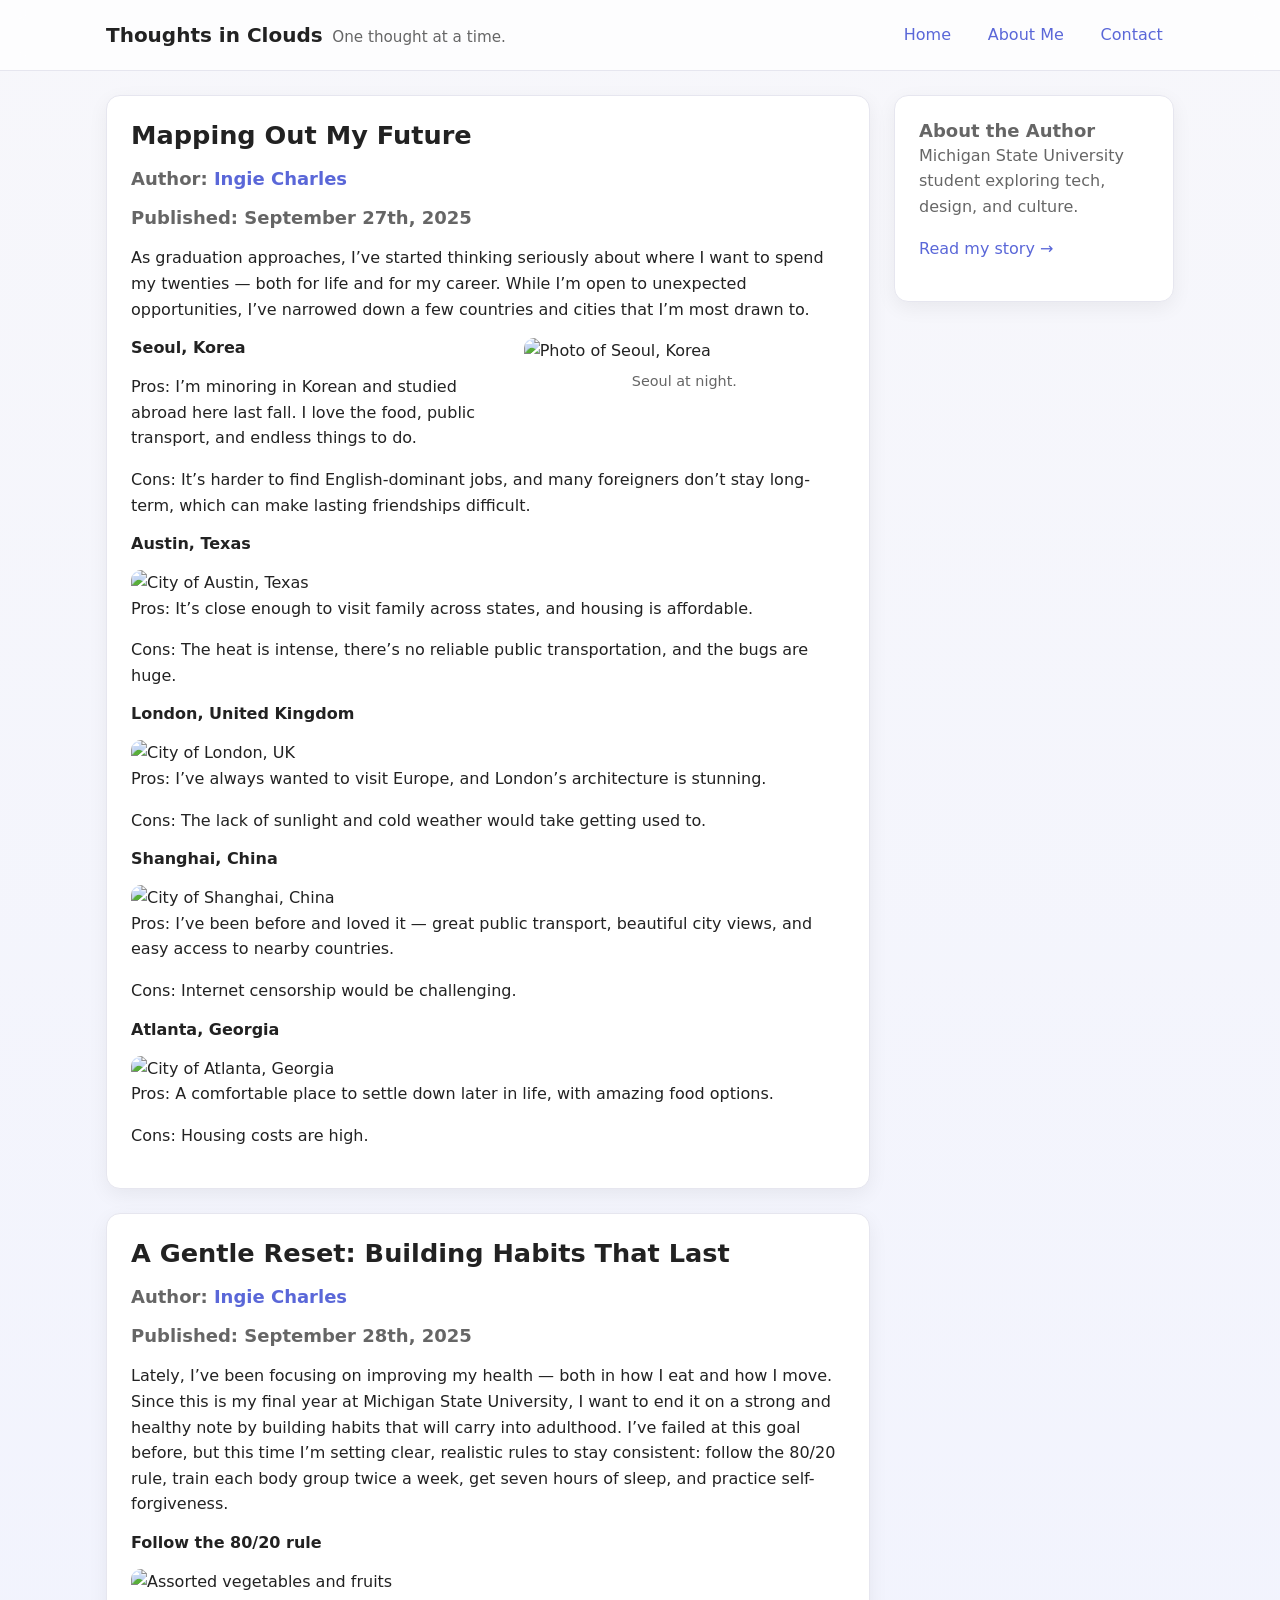
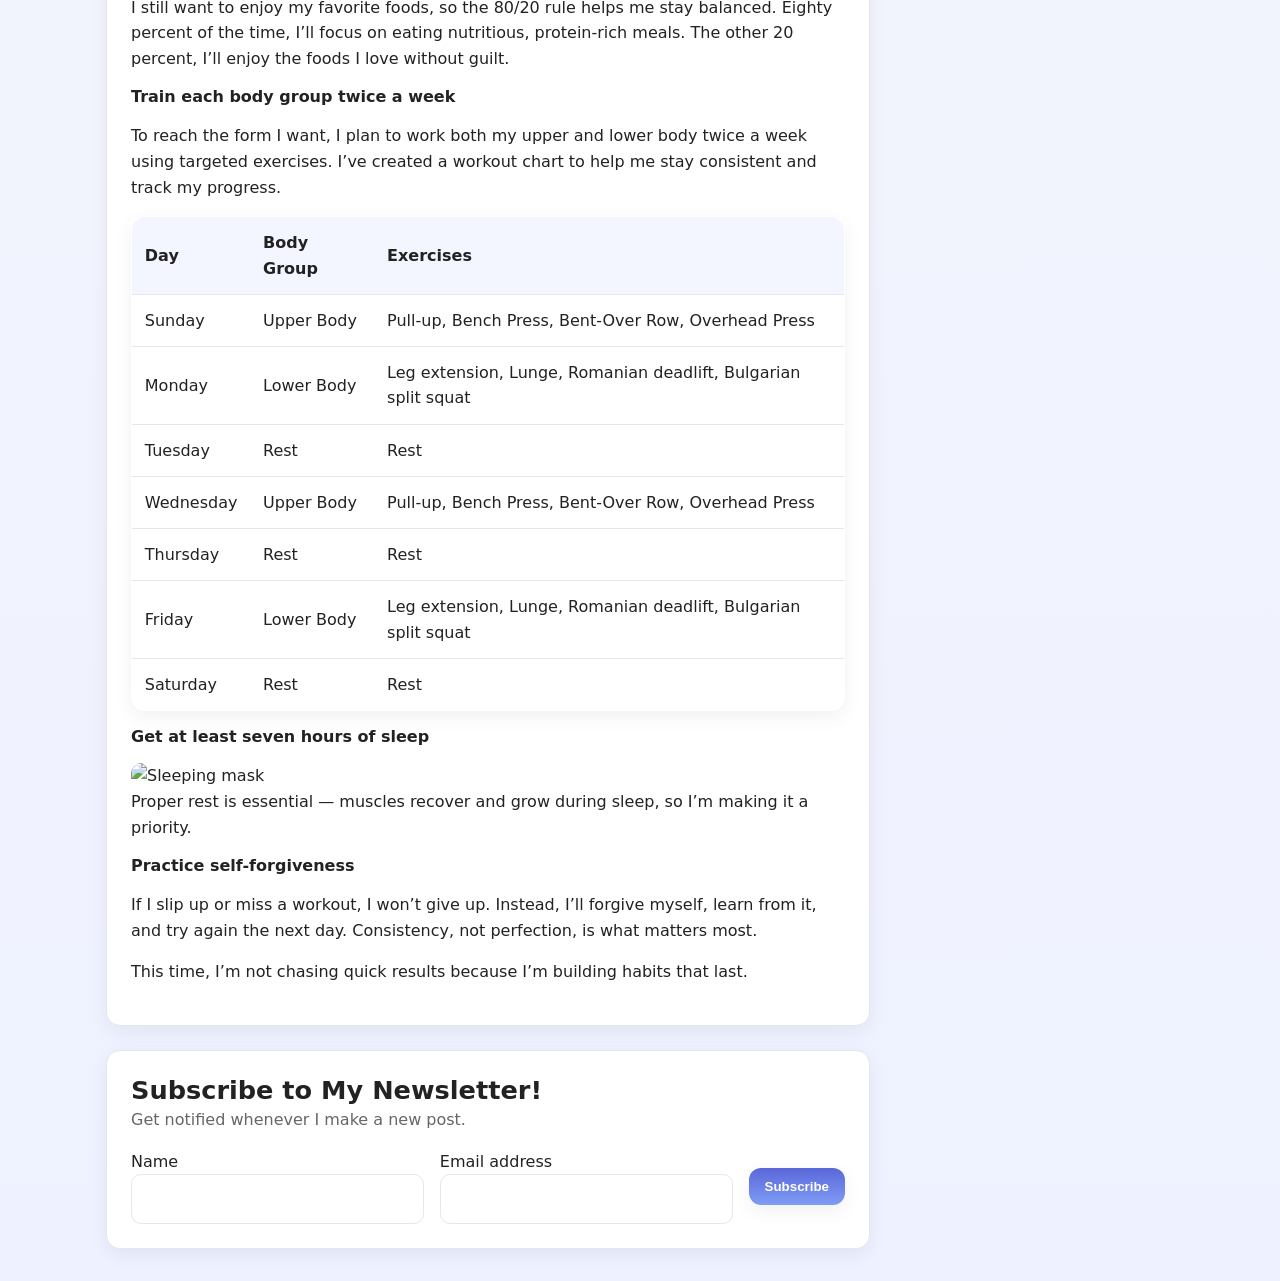
==== index.html @ 9ac121a4 "Altered index html" ====
<!DOCTYPE html>
<html lang="en">
<head>
  <meta charset="UTF-8">
  <title>Thoughts in Clouds</title>
  <meta name="description" content="Personal Blog">
  <meta name="keywords" content="HTML">
  <meta name="author" content="Ingie Charles">
  <meta name="viewport" content="width=device-width, initial-scale=1.0">
  <link rel="stylesheet" type="text/css" href="style.css">
</head>
<body>
  <!-- Sticky Header -->
  <header id="site-header">
    <div class="navbar">
      <div class="brand">
        <div class="brand__title">Thoughts in Clouds</div>
        <div class="brand__tagline">One thought at a time.</div>
      </div>
      <ul class="nav">
        <li><a href="index.html">Home</a></li>
        <li><a href="about.html">About Me</a></li>
        <li><a href="contact.html">Contact</a></li>
      </ul>
    </div>
  </header>

  <main class="wrapper layout two-col">
    <section class="content">
      <!-- Blog Post 1 -->
      <article class="post clearfix">
        <h2>Mapping Out My Future</h2>
        <h3>Author: <a rel="author" href="about.html">Ingie Charles</a></h3>
        <h3>Published: <time datetime="2025-09-27 16:00" title="September 27th, 2025">September 27th, 2025</time></h3>
        <p>As graduation approaches, I’ve started thinking seriously about where I want to spend my twenties — both for life and for my career. While I’m open to unexpected opportunities, I’ve narrowed down a few countries and cities that I’m most drawn to.</p>

        <figure class="float-right">
          <img src="https://images.pexels.com/photos/18495179/pexels-photo-18495179/free-photo-of-seoul-at-night.jpeg" alt="Photo of Seoul, Korea">
          <figcaption>Seoul at night.</figcaption>
        </figure>

        <h4>Seoul, Korea</h4>
        <p>Pros: I’m minoring in Korean and studied abroad here last fall. I love the food, public transport, and endless things to do.</p>
        <p>Cons: It’s harder to find English-dominant jobs, and many foreigners don’t stay long-term, which can make lasting friendships difficult.</p>

        <h4>Austin, Texas</h4>
        <img src="https://cdn.prod.website-files.com/5c729f15fd0819dbaf8e66c6/6650922f768b38e52e0ee2c0_austin.webp" alt="City of Austin, Texas">
        <p>Pros: It’s close enough to visit family across states, and housing is affordable.</p>
        <p>Cons: The heat is intense, there’s no reliable public transportation, and the bugs are huge.</p>

        <h4>London, United Kingdom</h4>
        <img src="https://c.pxhere.com/images/cb/a9/c40f7c53f686b1ee3edc0bbbbeb9-1588229.jpg!d" alt="City of London, UK">
        <p>Pros: I’ve always wanted to visit Europe, and London’s architecture is stunning.</p>
        <p>Cons: The lack of sunlight and cold weather would take getting used to.</p>

        <h4>Shanghai, China</h4>
        <img src="https://upload.wikimedia.org/wikipedia/commons/e/ed/Shanghai_skyline_2018%28cropped%29.jpg" alt="City of Shanghai, China">
        <p>Pros: I’ve been before and loved it — great public transport, beautiful city views, and easy access to nearby countries.</p>
        <p>Cons: Internet censorship would be challenging.</p>

        <h4>Atlanta, Georgia</h4>
        <img src="https://img-cdn.inc.com/image/upload/f_webp,q_auto,c_fit/vip/2025/06/atlanta-best-workplaces-list-inc-GettyImages-2153254743.jpg" alt="City of Atlanta, Georgia">
        <p>Pros: A comfortable place to settle down later in life, with amazing food options.</p>
        <p>Cons: Housing costs are high.</p>
      </article>

      <!-- Blog Post 2 -->
      <article class="post">
        <h2>A Gentle Reset: Building Habits That Last</h2>
        <h3>Author: <a rel="author" href="about.html">Ingie Charles</a></h3>
        <h3>Published: <time datetime="2025-09-28 12:00" title="September 28th, 2025">September 28th, 2025</time></h3>
        <p>Lately, I’ve been focusing on improving my health — both in how I eat and how I move. Since this is my final year at Michigan State University, I want to end it on a strong and healthy note by building habits that will carry into adulthood. I’ve failed at this goal before, but this time I’m setting clear, realistic rules to stay consistent: follow the 80/20 rule, train each body group twice a week, get seven hours of sleep, and practice self-forgiveness.</p>

        <h4>Follow the 80/20 rule</h4>
        <img src="https://www.bareperformancenutrition.com/cdn/shop/articles/20240402_A7iv_0086-min_1024x1024.jpg?v=1713553953" alt="Assorted vegetables and fruits">
        <p>I still want to enjoy my favorite foods, so the 80/20 rule helps me stay balanced. Eighty percent of the time, I’ll focus on eating nutritious, protein-rich meals. The other 20 percent, I’ll enjoy the foods I love without guilt.</p>

        <h4>Train each body group twice a week</h4>
        <p>To reach the form I want, I plan to work both my upper and lower body twice a week using targeted exercises. I’ve created a workout chart to help me stay consistent and track my progress.</p>

        <table>
          <tr>
            <th>Day</th>
            <th>Body Group</th>
            <th>Exercises</th>
          </tr>
          <tr>
            <td>Sunday</td>
            <td>Upper Body</td>
            <td>Pull-up, Bench Press, Bent-Over Row, Overhead Press</td>
          </tr>
          <tr>
            <td>Monday</td>
            <td>Lower Body</td>
            <td>Leg extension, Lunge, Romanian deadlift, Bulgarian split squat</td>
          </tr>
          <tr>
            <td>Tuesday</td>
            <td>Rest</td>
            <td>Rest</td>
          </tr>
          <tr>
            <td>Wednesday</td>
            <td>Upper Body</td>
            <td>Pull-up, Bench Press, Bent-Over Row, Overhead Press</td>
          </tr>
          <tr>
            <td>Thursday</td>
            <td>Rest</td>
            <td>Rest</td>
          </tr>
          <tr>
            <td>Friday</td>
            <td>Lower Body</td>
            <td>Leg extension, Lunge, Romanian deadlift, Bulgarian split squat</td>
          </tr>
          <tr>
            <td>Saturday</td>
            <td>Rest</td>
            <td>Rest</td>
          </tr>
        </table>

        <h4>Get at least seven hours of sleep</h4>
        <img src="https://media.istockphoto.com/id/1344706334/photo/sleeping-mask-alarm-clock-earplugs-and-glitter-on-pink-background-bedtime-accessory-flat-lay.jpg?s=612x612&w=0&k=20&c=39Ojss02AjfCI4kuIFbuCcH751PRr-br77VLevEXTQ8=" alt="Sleeping mask">
        <p>Proper rest is essential — muscles recover and grow during sleep, so I’m making it a priority.</p>

        <h4>Practice self-forgiveness</h4>
        <p>If I slip up or miss a workout, I won’t give up. Instead, I’ll forgive myself, learn from it, and try again the next day. Consistency, not perfection, is what matters most.</p>
        <p>This time, I’m not chasing quick results because I’m building habits that last.</p>
      </article>

      <!-- Newsletter -->
      <section class="newsletter panel">
        <h2 class="m-0">Subscribe to My Newsletter!</h2>
        <p class="text-muted">Get notified whenever I make a new post.</p>
        <form class="form-grid" aria-label="Subscribe to newsletter">
          <div class="form-field">
            <label for="nl-name">Name</label>
            <input id="nl-name" type="text" name="name" required>
          </div>
          <div class="form-field">
            <label for="nl-email">Email address</label>
            <input id="nl-email" type="email" name="mail" required>
          </div>
          <div class="form-actions">
            <input type="submit" value="Subscribe">
          </div>
        </form>
      </section>
    </section>

    <aside class="sidebar">
      <div class="panel">
        <h3 class="m-0">About the Author</h3>
        <p class="text-muted">Michigan State University student exploring tech, design, and culture.</p>
        <p class="mb-0"><a href="about.html">Read my story →</a></p>
      </div>
    </aside>
  </main>
</body>
</html>
---- style.css ----
/* ==============================
   Global Reset & Base
   ============================== */
*,
*::before,
*::after {
  box-sizing: border-box;
}

:root {
  --bg: #f7f7fb;
  --panel: #ffffff;
  --text: #222;
  --muted: #666;
  --brand: #5a67d8;
  --brand-2: #7f9cf5;
  --border: #e6e6ef;
  --radius: 14px;
  --space-1: 0.5rem;
  --space-2: 1rem;
  --space-3: 1.5rem;
  --space-4: 2rem;
  --maxw: 1100px;
  --shadow: 0 6px 20px rgba(0,0,0,0.06);
  --font-sans: system-ui, -apple-system, Segoe UI, Roboto, Helvetica, Arial, "Apple Color Emoji", "Segoe UI Emoji";
}

html {
  font-size: 16px;
}

body {
  margin: 0;
  font-family: var(--font-sans);
  color: var(--text);
  background: linear-gradient(180deg, var(--bg) 0%, #eef1ff 100%);
  line-height: 1.6;
}

/* ==============================
   Typography
   ============================== */
h1, h2, h3, h4 {
  margin: 0 0 var(--space-2);
  line-height: 1.25;
}

h1 {
  font-size: 2.25rem;
  letter-spacing: -0.02em;
}

h2 { font-size: 1.6rem; }
h3 { font-size: 1.125rem; color: var(--muted); }
p { margin: 0 0 var(--space-2); }

a {
  color: var(--brand);
  text-decoration: none;
}
a:hover { text-decoration: underline; }

/* Attribute selector example #1: external links */
a[href^="http"]:not([href*="thoughts"])::after {
  content: "↗";
  margin-left: 0.25rem;
  font-size: 0.85em;
}

/* Attribute selector example #2: inputs by type */
input[type="text"],
input[type="email"],
select,
textarea {
  width: 100%;
  padding: 0.7rem 0.9rem;
  border: 1px solid var(--border);
  border-radius: 10px;
  background: #fff;
  font: inherit;
}

/* ==============================
   Layout
   ============================== */
.wrapper {
  max-width: var(--maxw);
  margin: 0 auto;
  padding: 0 var(--space-2) var(--space-4);
}

/* Sticky header */
#site-header {
  position: sticky;
  top: 0;
  z-index: 100;
  backdrop-filter: blur(12px);
  background: rgba(255,255,255,0.75);
  border-bottom: 1px solid var(--border);
}

.navbar {
  display: flex;
  align-items: center;
  justify-content: space-between;
  gap: var(--space-2);
  max-width: var(--maxw);
  margin: 0 auto;
  padding: var(--space-2);
}

.brand {
  display: flex;
  align-items: baseline;
  gap: 0.6rem;
}

.brand__title {
  font-weight: 800;
  font-size: 1.25rem;
}

.brand__tagline {
  color: var(--muted);
  font-size: 0.95rem;
}

.nav {
  list-style: none;
  display: flex;
  gap: 0.9rem;
  padding: 0;
  margin: 0;
}

.nav a {
  display: inline-block;
  padding: 0.4rem 0.7rem;
  border-radius: 999px;
}
.nav a:hover {
  background: var(--brand-2);
  color: #fff;
  text-decoration: none;
}

/* Two-column Flexbox layout (global) */
.layout.two-col {
  display: flex;
  gap: var(--space-3);
  align-items: flex-start;
  margin-top: var(--space-3);
}

.content {
  flex: 1 1 700px;
  min-width: 0;
}

.sidebar {
  flex: 0 1 280px;
  position: sticky;
  top: 72px;
  align-self: flex-start;
}

.panel {
  background: var(--panel);
  border: 1px solid var(--border);
  border-radius: var(--radius);
  padding: var(--space-3);
  box-shadow: var(--shadow);
}

/* Cards / Articles */
.post {
  padding: var(--space-3);
  border: 1px solid var(--border);
  border-radius: var(--radius);
  background: var(--panel);
  box-shadow: var(--shadow);
  margin-bottom: var(--space-3);
}

.post img {
  width: 100%;
  height: auto;
  border-radius: 10px;
  display: block;
}

/* Figure with floated image + caption */
figure.float-right {
  float: right;
  width: min(45%, 380px);
  margin: 0 0 var(--space-2) var(--space-2);
}
figure.float-left {
  float: left;
  width: min(45%, 380px);
  margin: 0 var(--space-2) var(--space-2) 0;
}
figcaption {
  font-size: 0.9rem;
  color: var(--muted);
  margin-top: 0.4rem;
  text-align: center;
}

/* Clear floats after sections */
.clearfix::after {
  content: "";
  display: table;
  clear: both;
}

/* Tables */
table {
  width: 100%;
  border-collapse: collapse;
  background: var(--panel);
  border: 1px solid var(--border);
  border-radius: var(--radius);
  overflow: hidden;
  box-shadow: var(--shadow);
  margin: var(--space-2) 0;
}
th, td {
  padding: 0.8rem;
  border-bottom: 1px solid var(--border);
  text-align: left;
}
th { background: #f4f6ff; }
tr:last-child td { border-bottom: none; }

/* Forms: multi-column layout using Flexbox */
.form-grid {
  display: flex;
  flex-wrap: wrap;
  gap: var(--space-2);
}

.form-grid .form-field {
  flex: 1 1 280px;
  min-width: 220px;
}

.form-actions {
  display: flex;
  gap: var(--space-2);
  align-items: center;
}

button,
input[type="submit"] {
  appearance: none;
  border: none;
  border-radius: 12px;
  padding: 0.7rem 1rem;
  background: linear-gradient(180deg, var(--brand), var(--brand-2));
  color: #fff;
  font-weight: 600;
  cursor: pointer;
  box-shadow: var(--shadow);
}
button:hover,
input[type="submit"]:hover {
  filter: brightness(0.95);
}

/* Newsletter block */
.newsletter {
  margin-top: var(--space-3);
}

/* Utilities */
.m-0 { margin: 0 !important; }
.mt-2 { margin-top: var(--space-2) !important; }
.mt-3 { margin-top: var(--space-3) !important; }
.mb-2 { margin-bottom: var(--space-2) !important; }
.mb-3 { margin-bottom: var(--space-3) !important; }
.text-muted { color: var(--muted); }

/* ID selector for a callout */
#about-callout {
  border-left: 4px solid var(--brand);
  padding-left: var(--space-2);
  background: #f7f9ff;
  border-radius: 8px;
}

/* Responsive tweaks */
@media (max-width: 900px) {
  .layout.two-col {
    flex-direction: column;
  }
  .sidebar {
    position: static;
    order: -1;
  }
  figure.float-left,
  figure.float-right {
    float: none;
    width: 100%;
    margin: 0 0 var(--space-2) 0;
  }
}
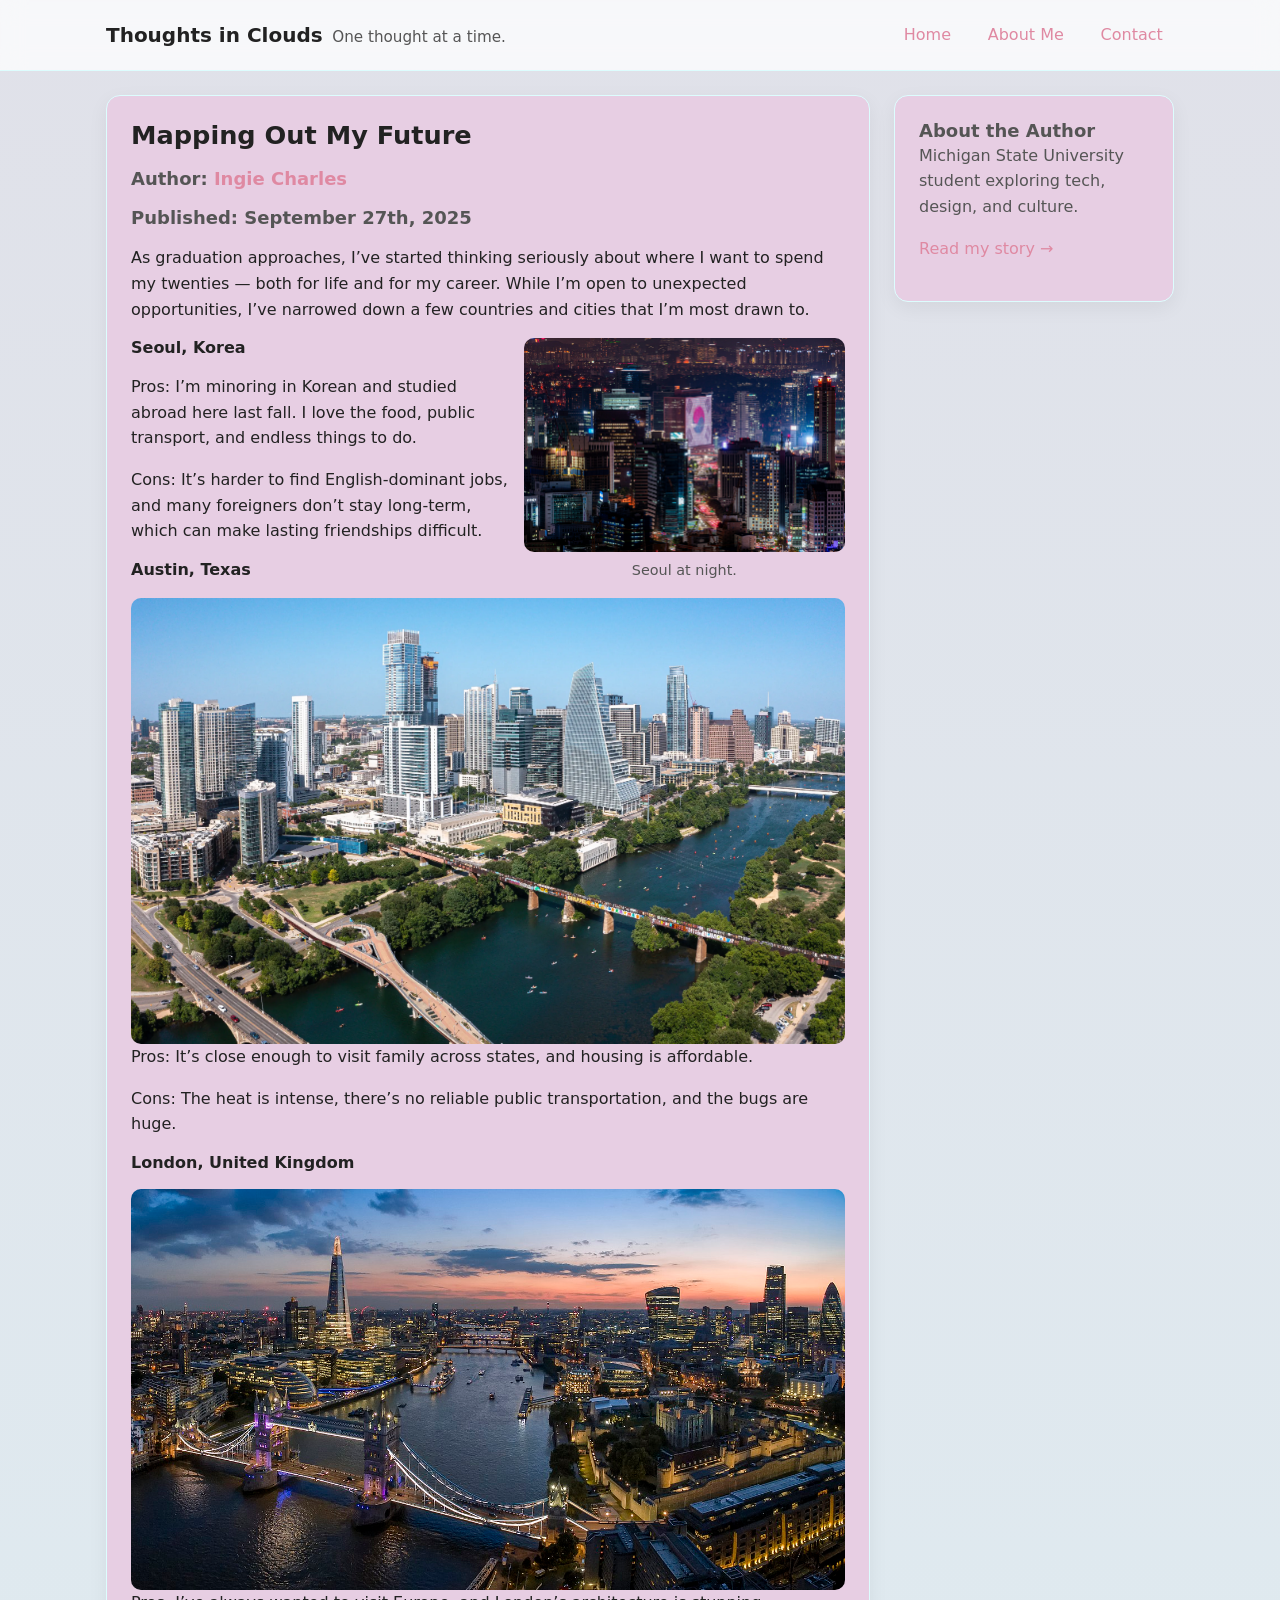
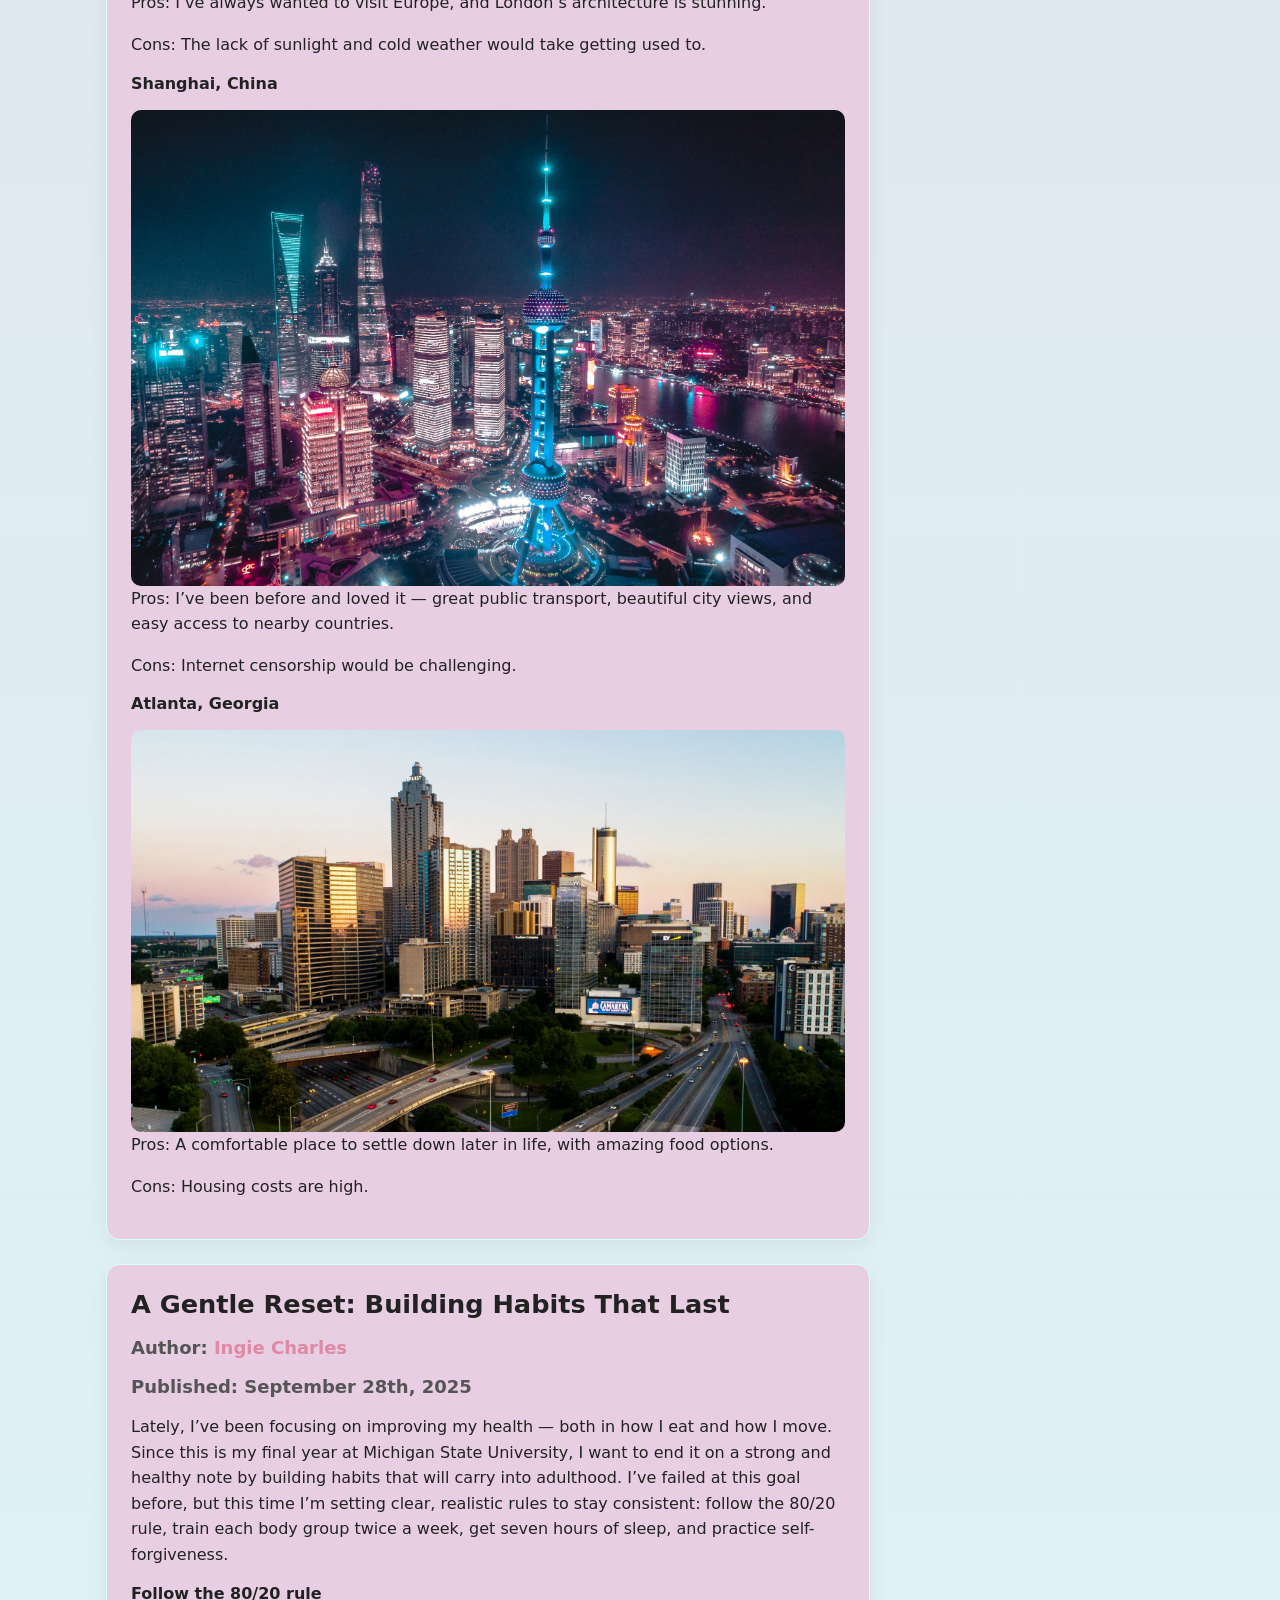
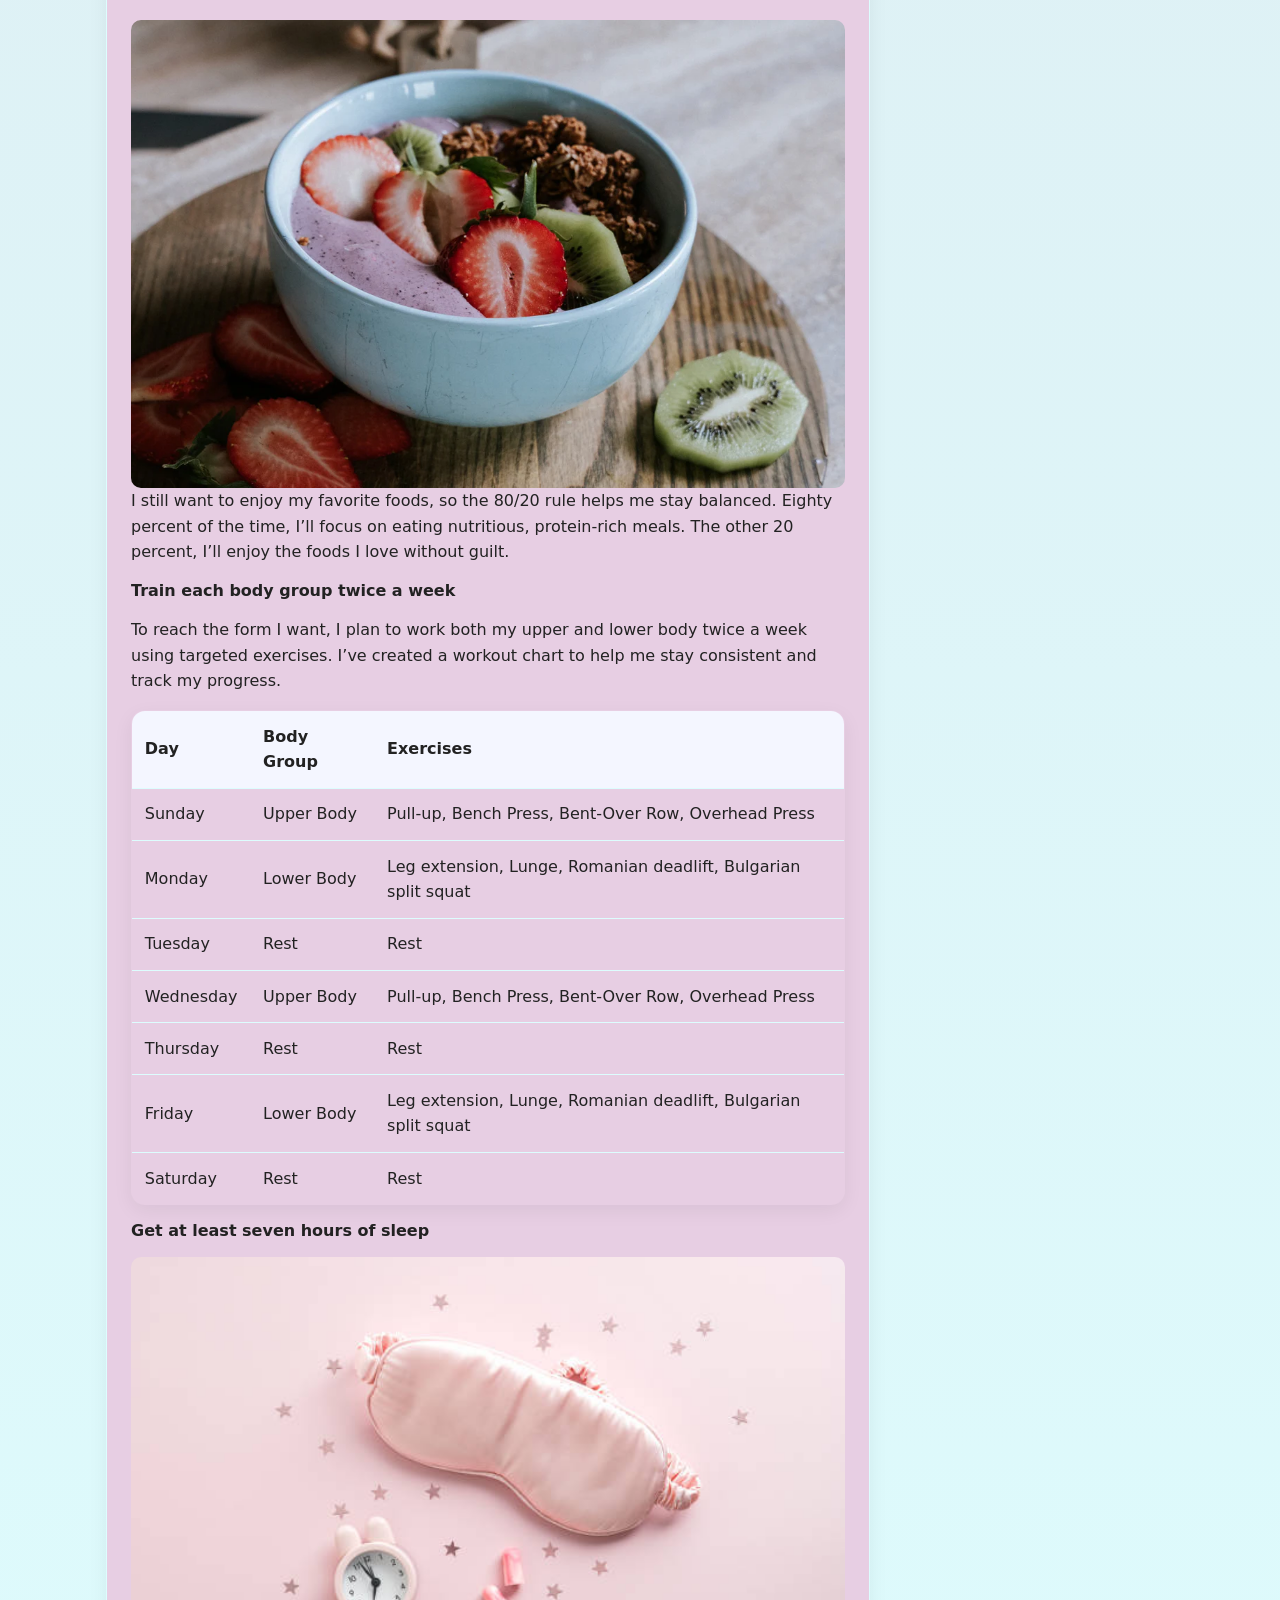
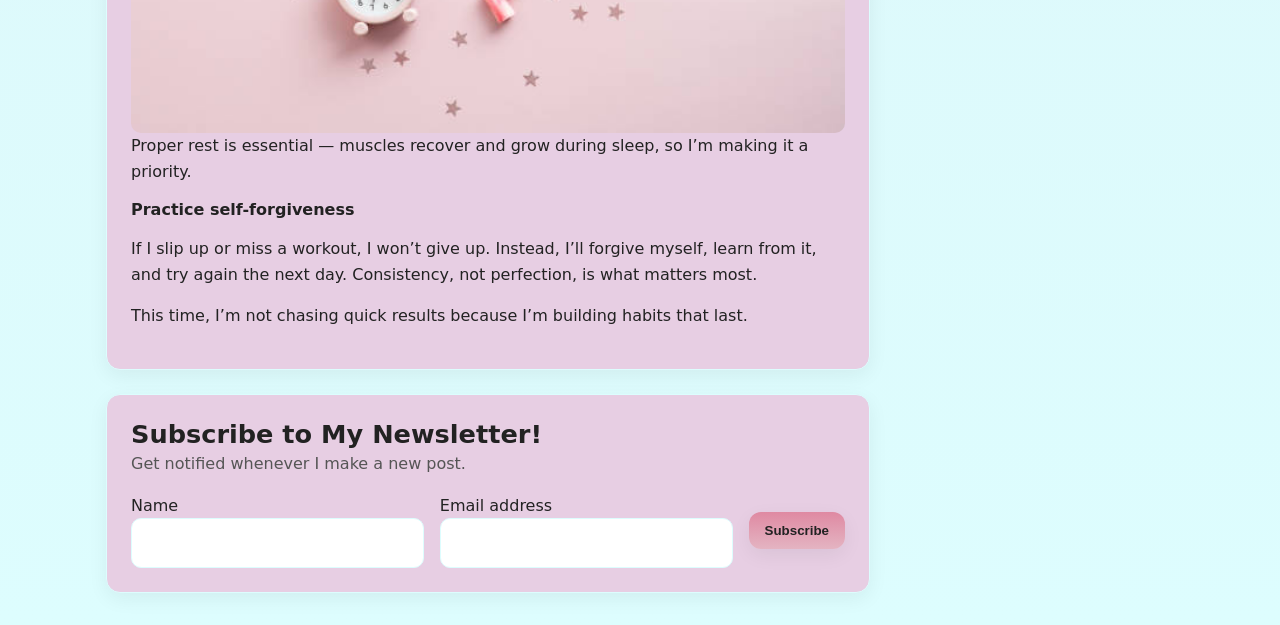
==== commit fdf659eb: "Changed the source of the photos." ====
--- a/index.html
+++ b/index.html
@@ -35,7 +35,7 @@
         <p>As graduation approaches, I’ve started thinking seriously about where I want to spend my twenties — both for life and for my career. While I’m open to unexpected opportunities, I’ve narrowed down a few countries and cities that I’m most drawn to.</p>
 
         <figure class="float-right">
-          <img src="https://images.pexels.com/photos/18495179/pexels-photo-18495179/free-photo-of-seoul-at-night.jpeg" alt="Photo of Seoul, Korea">
+          <img src="Korea Photo.jpeg" alt="Photo of Seoul, Korea">
           <figcaption>Seoul at night.</figcaption>
         </figure>
 
@@ -44,22 +44,22 @@
         <p>Cons: It’s harder to find English-dominant jobs, and many foreigners don’t stay long-term, which can make lasting friendships difficult.</p>
 
         <h4>Austin, Texas</h4>
-        <img src="https://cdn.prod.website-files.com/5c729f15fd0819dbaf8e66c6/6650922f768b38e52e0ee2c0_austin.webp" alt="City of Austin, Texas">
+        <img src="Austin photo.webp" alt="City of Austin, Texas">
         <p>Pros: It’s close enough to visit family across states, and housing is affordable.</p>
         <p>Cons: The heat is intense, there’s no reliable public transportation, and the bugs are huge.</p>
 
         <h4>London, United Kingdom</h4>
-        <img src="https://c.pxhere.com/images/cb/a9/c40f7c53f686b1ee3edc0bbbbeb9-1588229.jpg!d" alt="City of London, UK">
+        <img src="London photo.jpeg" alt="City of London, UK">
         <p>Pros: I’ve always wanted to visit Europe, and London’s architecture is stunning.</p>
         <p>Cons: The lack of sunlight and cold weather would take getting used to.</p>
 
         <h4>Shanghai, China</h4>
-        <img src="https://upload.wikimedia.org/wikipedia/commons/e/ed/Shanghai_skyline_2018%28cropped%29.jpg" alt="City of Shanghai, China">
+        <img src="Shanghai photo.jpg" alt="City of Shanghai, China">
         <p>Pros: I’ve been before and loved it — great public transport, beautiful city views, and easy access to nearby countries.</p>
         <p>Cons: Internet censorship would be challenging.</p>
 
         <h4>Atlanta, Georgia</h4>
-        <img src="https://img-cdn.inc.com/image/upload/f_webp,q_auto,c_fit/vip/2025/06/atlanta-best-workplaces-list-inc-GettyImages-2153254743.jpg" alt="City of Atlanta, Georgia">
+        <img src="Atlanta photo.webp" alt="City of Atlanta, Georgia">
         <p>Pros: A comfortable place to settle down later in life, with amazing food options.</p>
         <p>Cons: Housing costs are high.</p>
       </article>
@@ -72,7 +72,7 @@
         <p>Lately, I’ve been focusing on improving my health — both in how I eat and how I move. Since this is my final year at Michigan State University, I want to end it on a strong and healthy note by building habits that will carry into adulthood. I’ve failed at this goal before, but this time I’m setting clear, realistic rules to stay consistent: follow the 80/20 rule, train each body group twice a week, get seven hours of sleep, and practice self-forgiveness.</p>
 
         <h4>Follow the 80/20 rule</h4>
-        <img src="https://www.bareperformancenutrition.com/cdn/shop/articles/20240402_A7iv_0086-min_1024x1024.jpg?v=1713553953" alt="Assorted vegetables and fruits">
+        <img src="Fruit bowl photo.webp" alt="Photo of fruit bowl.">
         <p>I still want to enjoy my favorite foods, so the 80/20 rule helps me stay balanced. Eighty percent of the time, I’ll focus on eating nutritious, protein-rich meals. The other 20 percent, I’ll enjoy the foods I love without guilt.</p>
 
         <h4>Train each body group twice a week</h4>
@@ -122,7 +122,7 @@
         </table>
 
         <h4>Get at least seven hours of sleep</h4>
-        <img src="https://media.istockphoto.com/id/1344706334/photo/sleeping-mask-alarm-clock-earplugs-and-glitter-on-pink-background-bedtime-accessory-flat-lay.jpg?s=612x612&w=0&k=20&c=39Ojss02AjfCI4kuIFbuCcH751PRr-br77VLevEXTQ8=" alt="Sleeping mask">
+        <img src="Sleeping mask photo.jpg" alt="Sleeping mask">
         <p>Proper rest is essential — muscles recover and grow during sleep, so I’m making it a priority.</p>
 
         <h4>Practice self-forgiveness</h4>
--- a/style.css
+++ b/style.css
@@ -1,6 +1,4 @@
-/* ==============================
-   Global Reset & Base
-   ============================== */
+
 *,
 *::before,
 *::after {
@@ -8,13 +6,13 @@
 }
 
 :root {
-  --bg: #f7f7fb;
-  --panel: #ffffff;
-  --text: #222;
-  --muted: #666;
-  --brand: #5a67d8;
-  --brand-2: #7f9cf5;
-  --border: #e6e6ef;
+  --bg: #E0E1E9;      /* main background */
+  --panel: #E7CEE3;   /* panels, cards, post boxes */
+  --text: #222;       /* body text */
+  --muted: #555;      /* subtle gray text */
+  --brand:#df89a2;   /* main accent color (buttons, links) */
+  --brand-2: #E4B4C2; /* hover accent */
+  --border: #DDFDFE;  /* soft border lines */
   --radius: 14px;
   --space-1: 0.5rem;
   --space-2: 1rem;
@@ -33,13 +31,12 @@
   margin: 0;
   font-family: var(--font-sans);
   color: var(--text);
-  background: linear-gradient(180deg, var(--bg) 0%, #eef1ff 100%);
+  background: linear-gradient(180deg, var(--bg) 0%, #DDFDFE 100%);
   line-height: 1.6;
 }
 
-/* ==============================
-   Typography
-   ============================== */
+/* Typography */
+
 h1, h2, h3, h4 {
   margin: 0 0 var(--space-2);
   line-height: 1.25;
@@ -80,9 +77,7 @@
   font: inherit;
 }
 
-/* ==============================
-   Layout
-   ============================== */
+/* Layout */
 .wrapper {
   max-width: var(--maxw);
   margin: 0 auto;
@@ -258,7 +253,7 @@
   border-radius: 12px;
   padding: 0.7rem 1rem;
   background: linear-gradient(180deg, var(--brand), var(--brand-2));
-  color: #fff;
+  color: #222;
   font-weight: 600;
   cursor: pointer;
   box-shadow: var(--shadow);
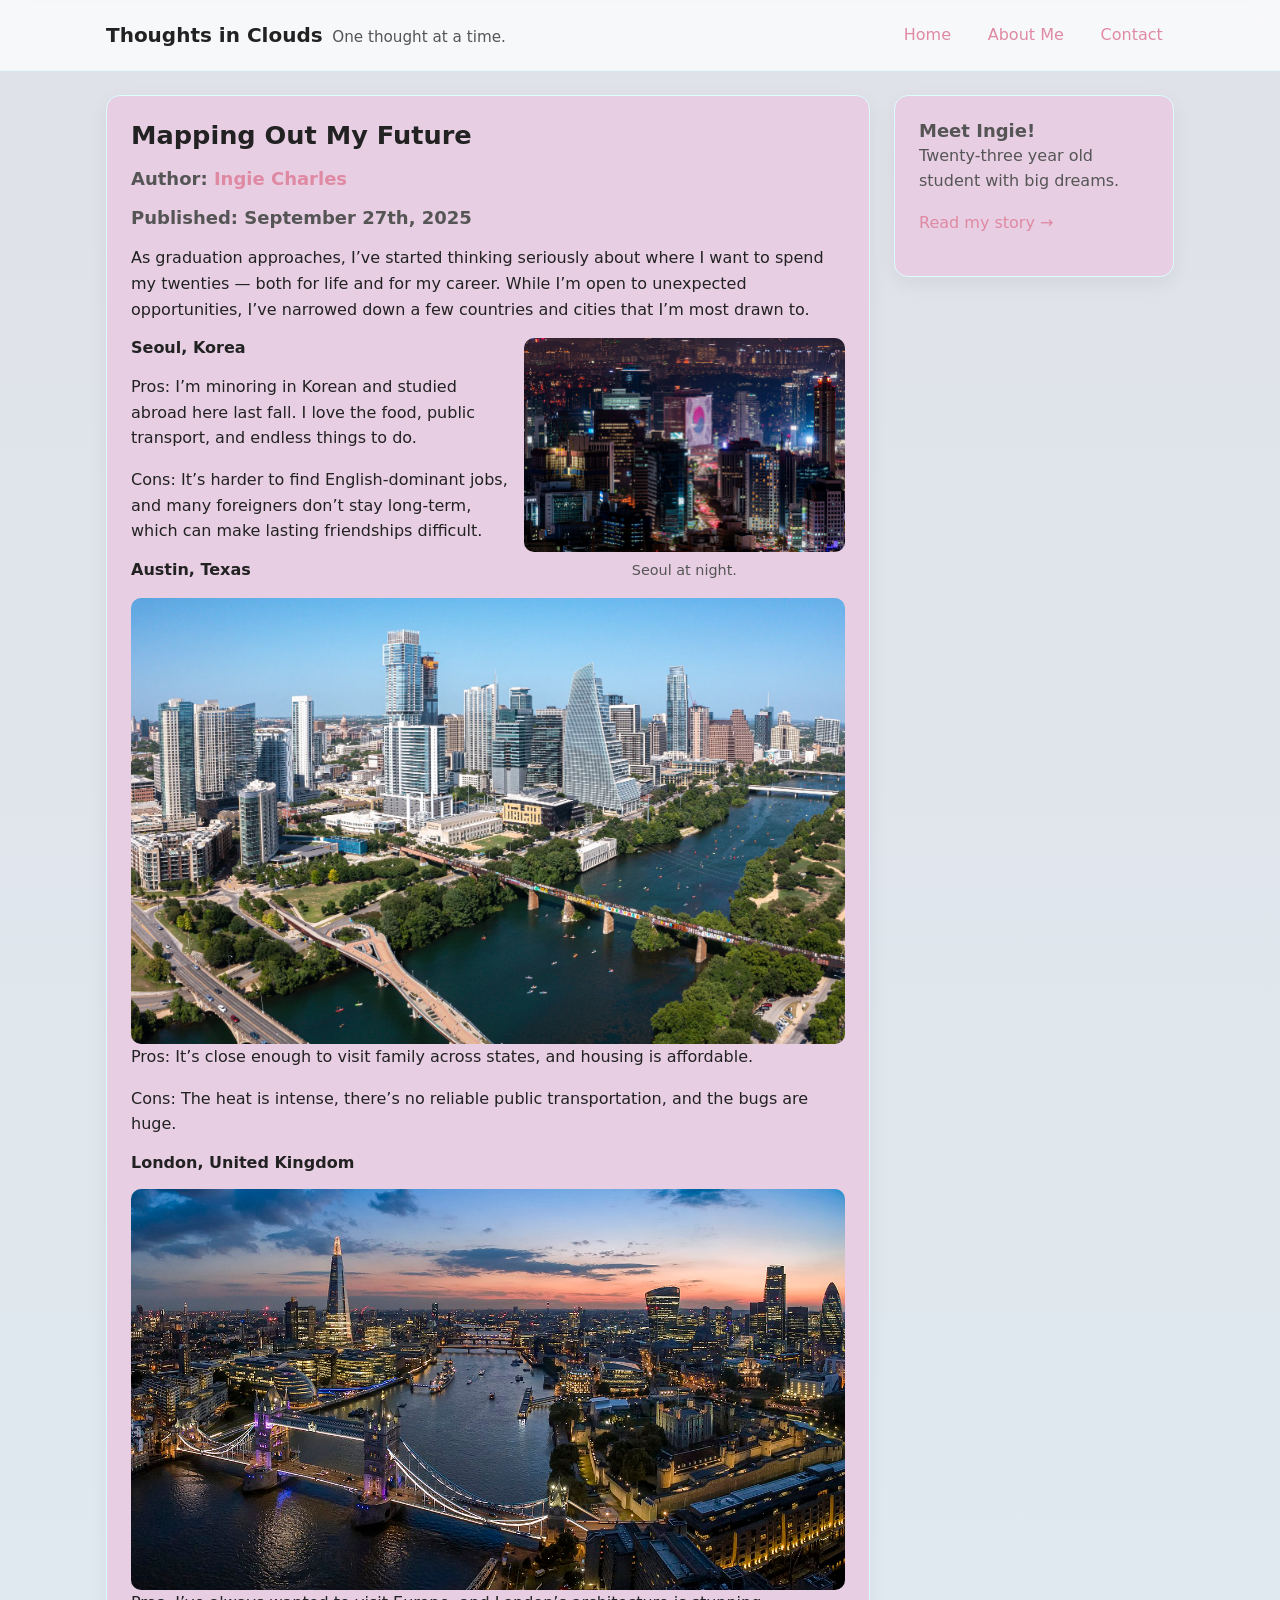
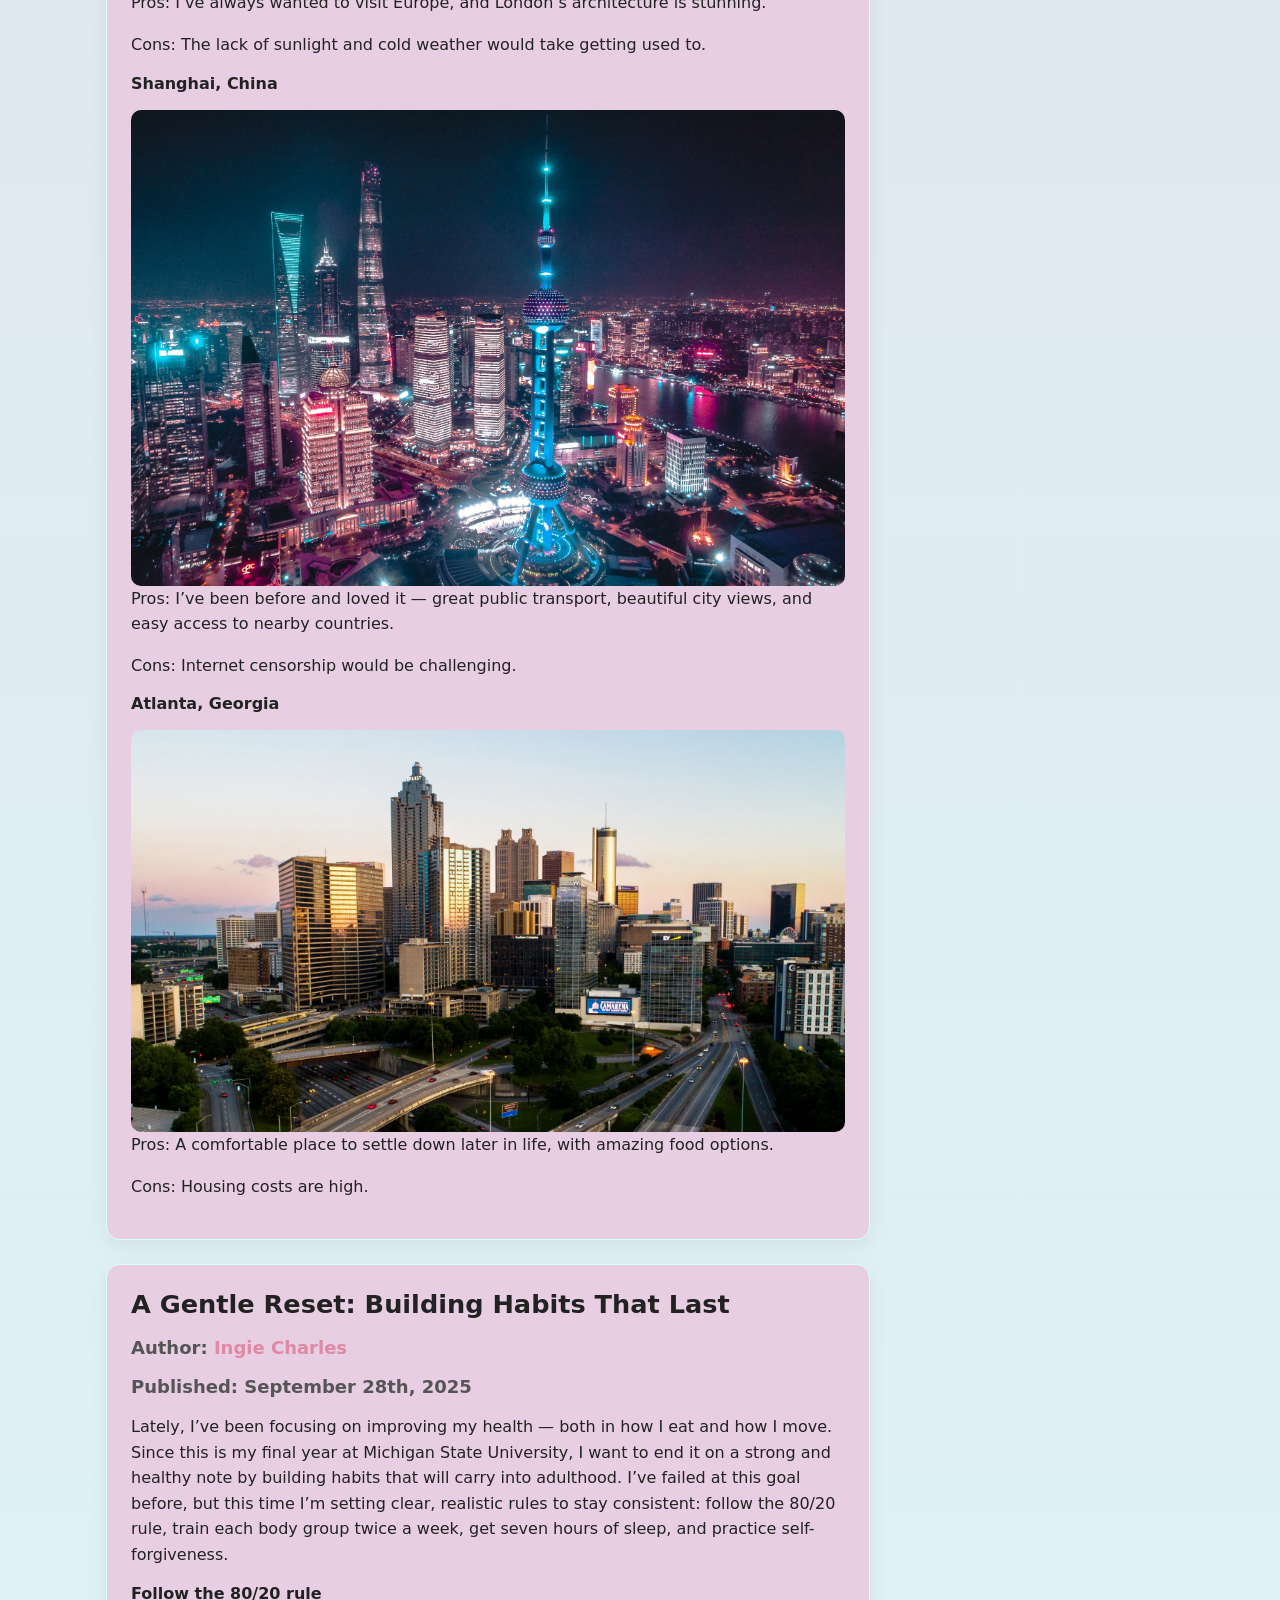
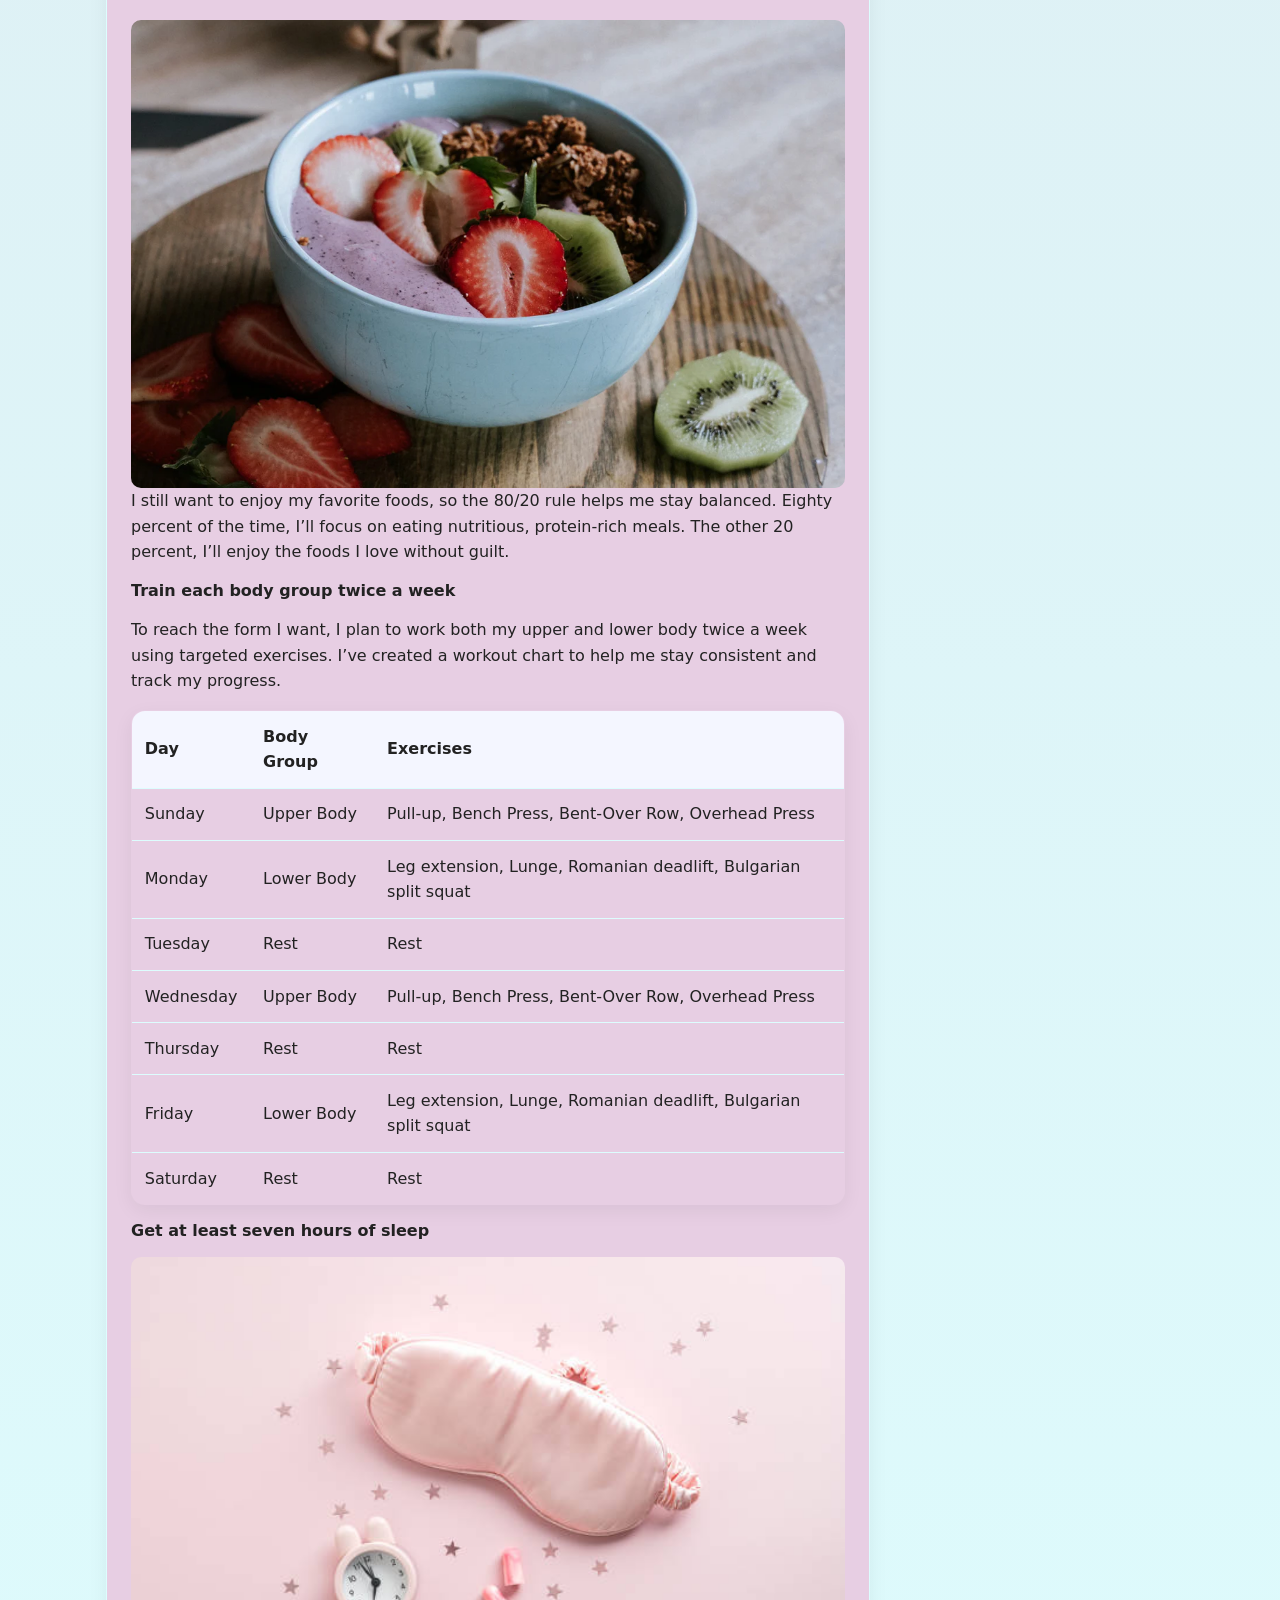
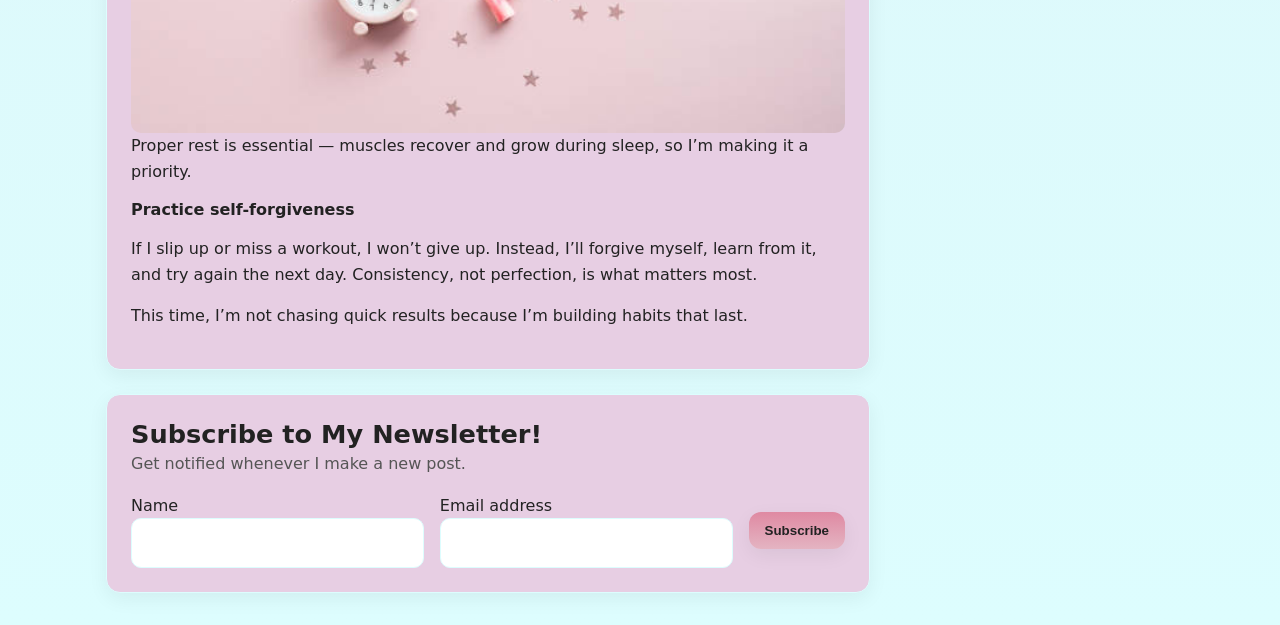
==== commit 699f06ba: "Updated sidebar text." ====
--- a/index.html
+++ b/index.html
@@ -152,8 +152,8 @@
 
     <aside class="sidebar">
       <div class="panel">
-        <h3 class="m-0">About the Author</h3>
-        <p class="text-muted">Michigan State University student exploring tech, design, and culture.</p>
+        <h3 class="m-0">Meet Ingie!</h3>
+        <p class="text-muted">Twenty-three year old student with big dreams.</p>
         <p class="mb-0"><a href="about.html">Read my story →</a></p>
       </div>
     </aside>
--- a/style.css
+++ b/style.css
@@ -299,4 +299,8 @@
     width: 100%;
     margin: 0 0 var(--space-2) 0;
   }
+
+  img {
+  width: 100%;
+  }
 }
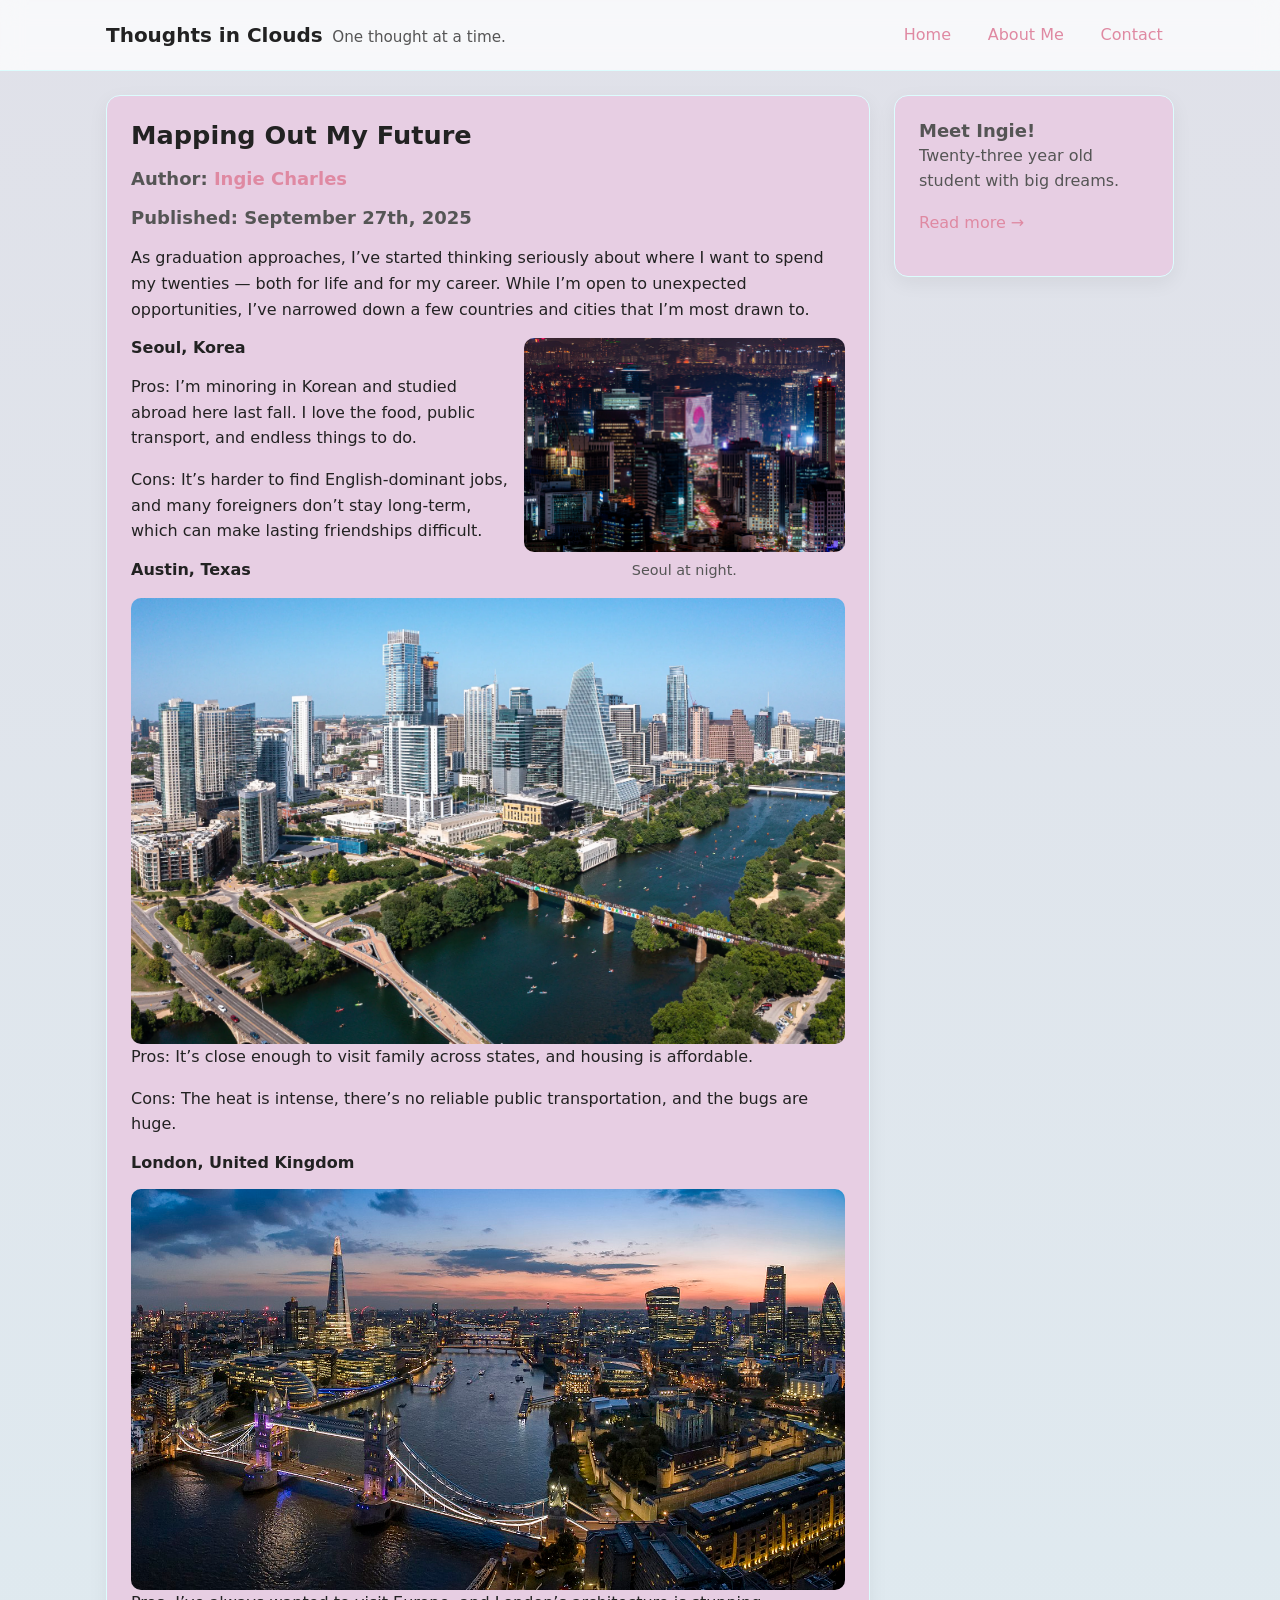
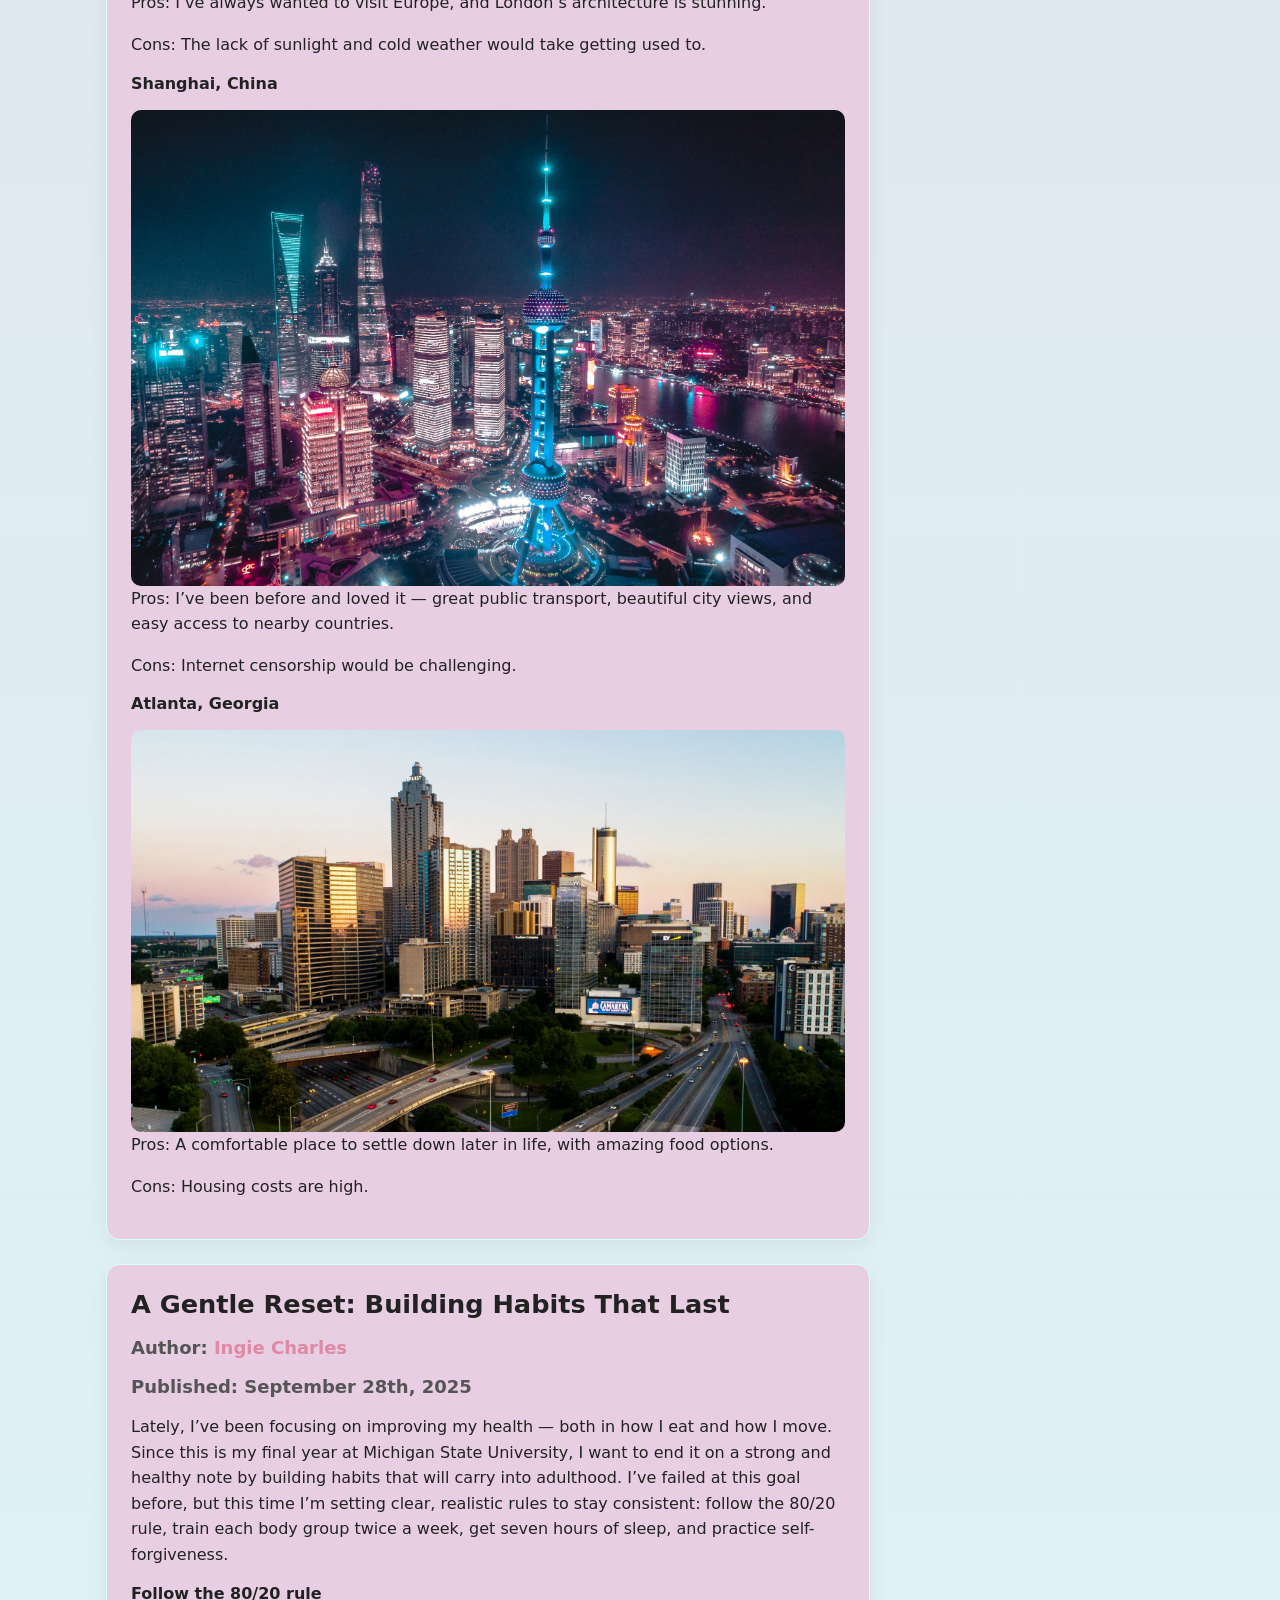
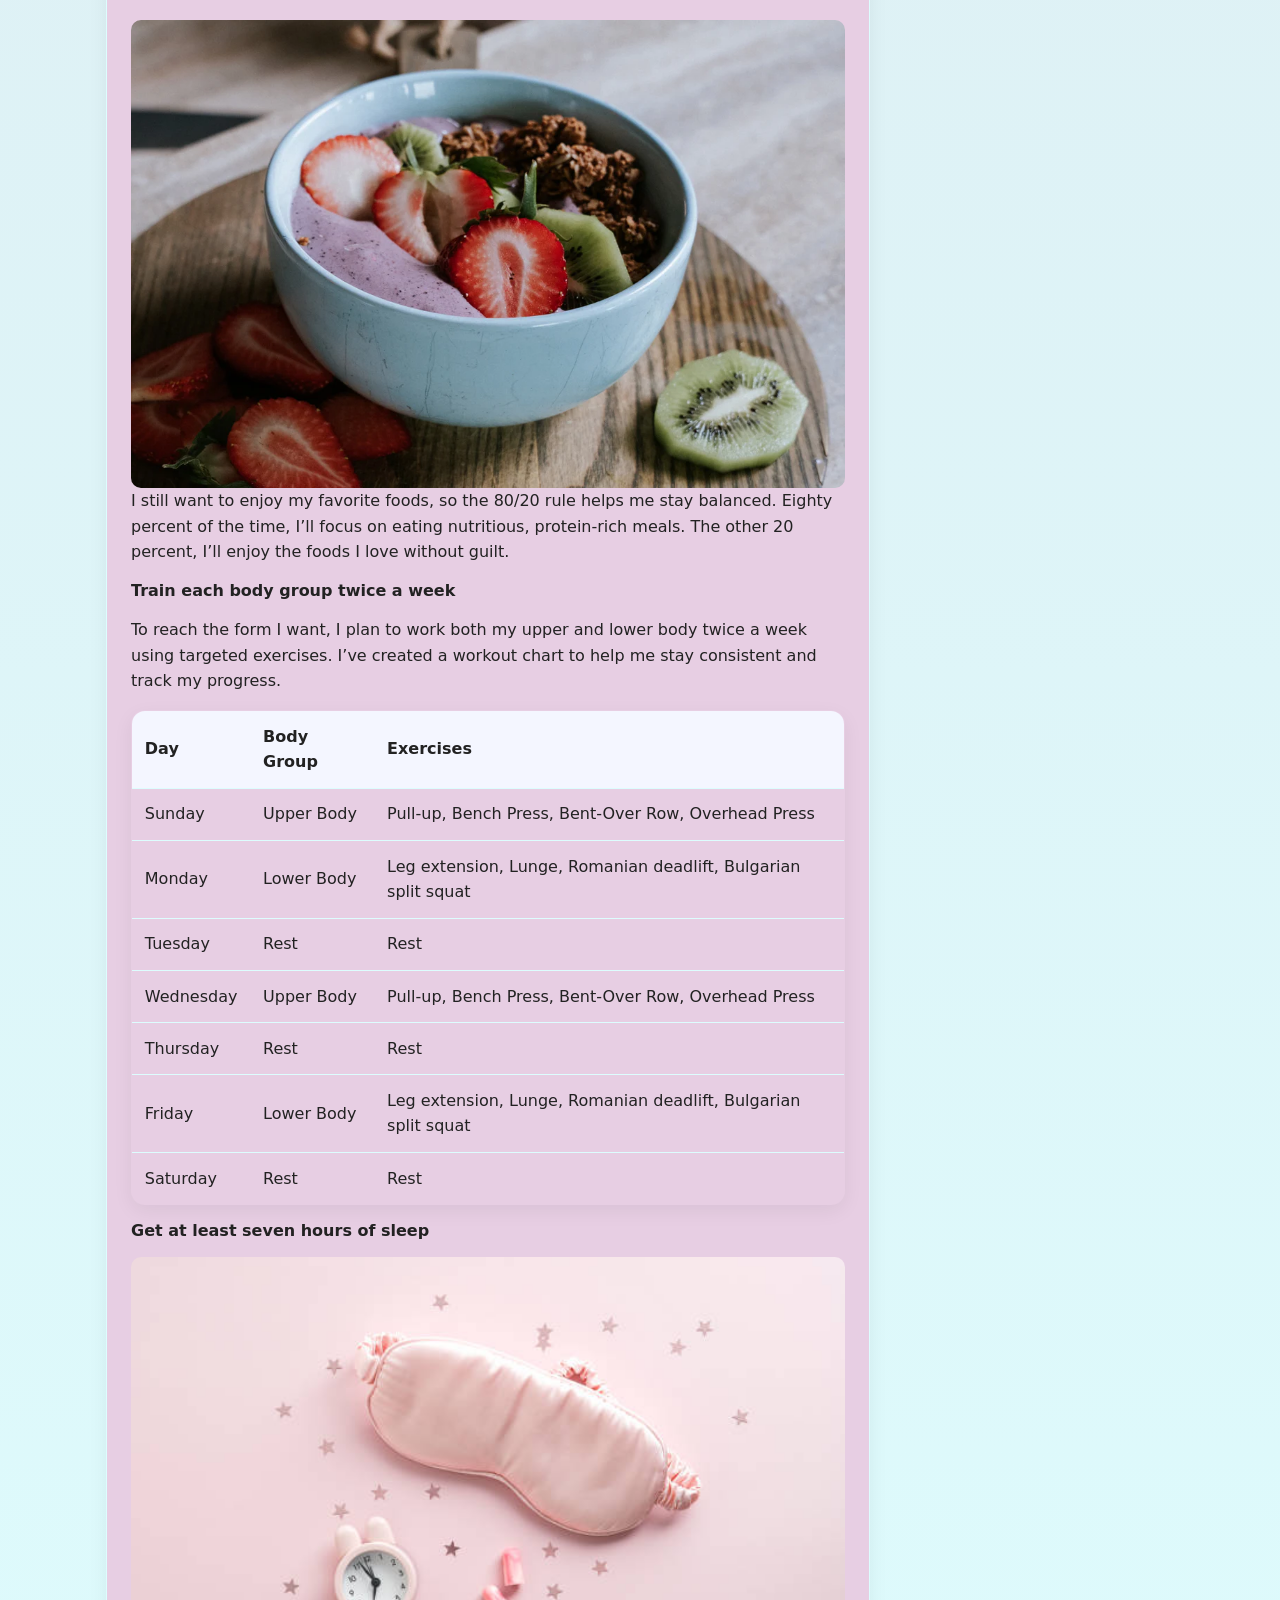
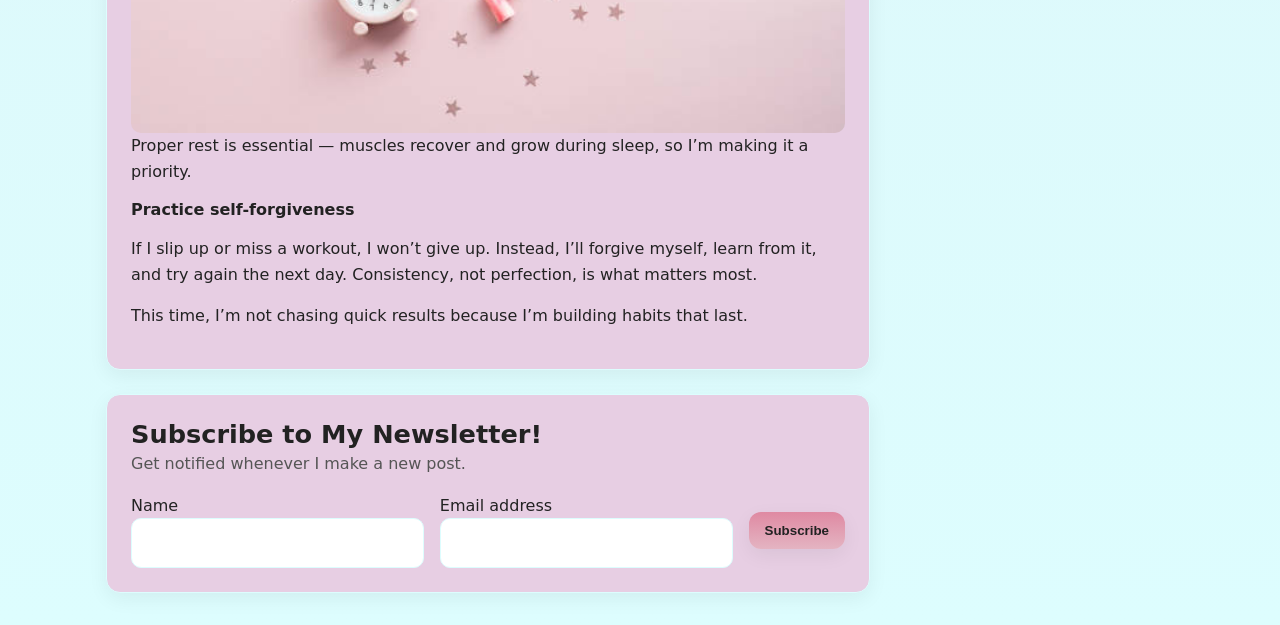
==== commit bbad8fbc: "Updated sidebar link," ====
--- a/index.html
+++ b/index.html
@@ -154,7 +154,7 @@
       <div class="panel">
         <h3 class="m-0">Meet Ingie!</h3>
         <p class="text-muted">Twenty-three year old student with big dreams.</p>
-        <p class="mb-0"><a href="about.html">Read my story →</a></p>
+        <p class="mb-0"><a href="about.html">Read more →</a></p>
       </div>
     </aside>
   </main>
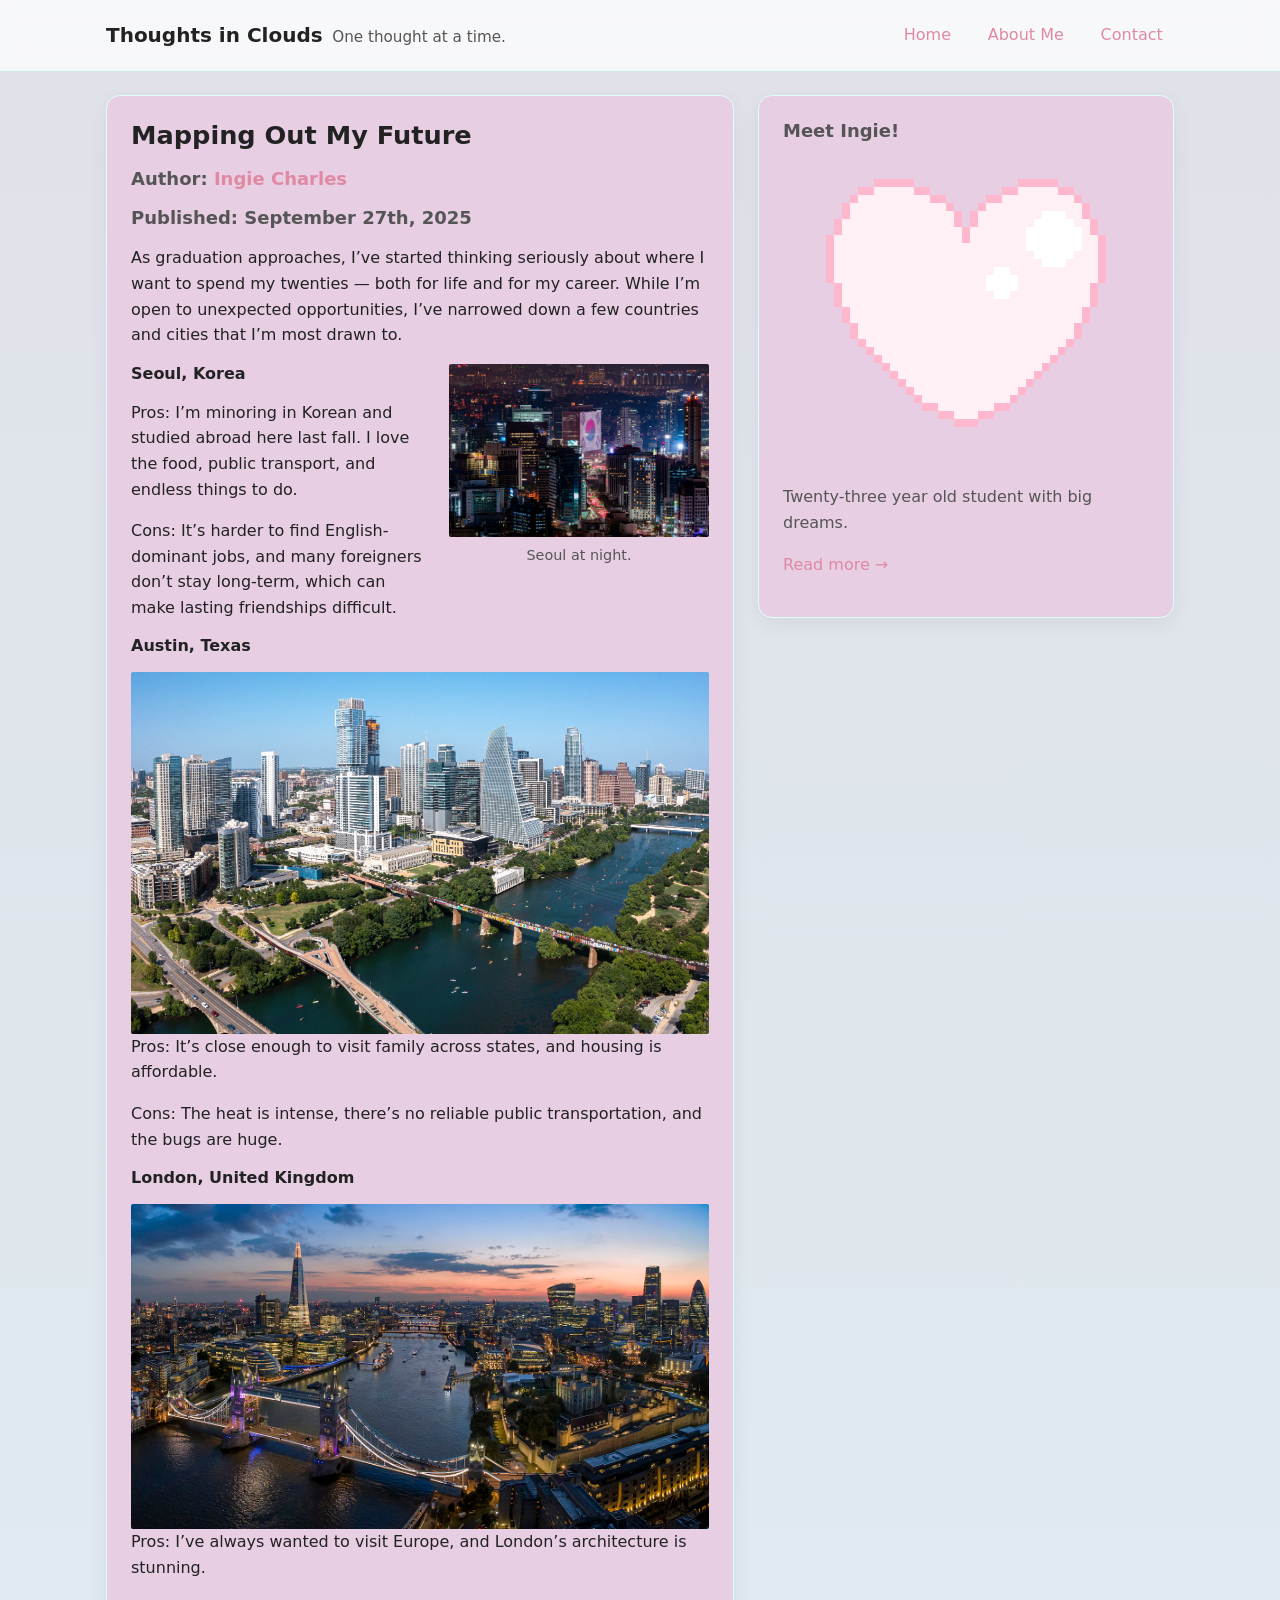
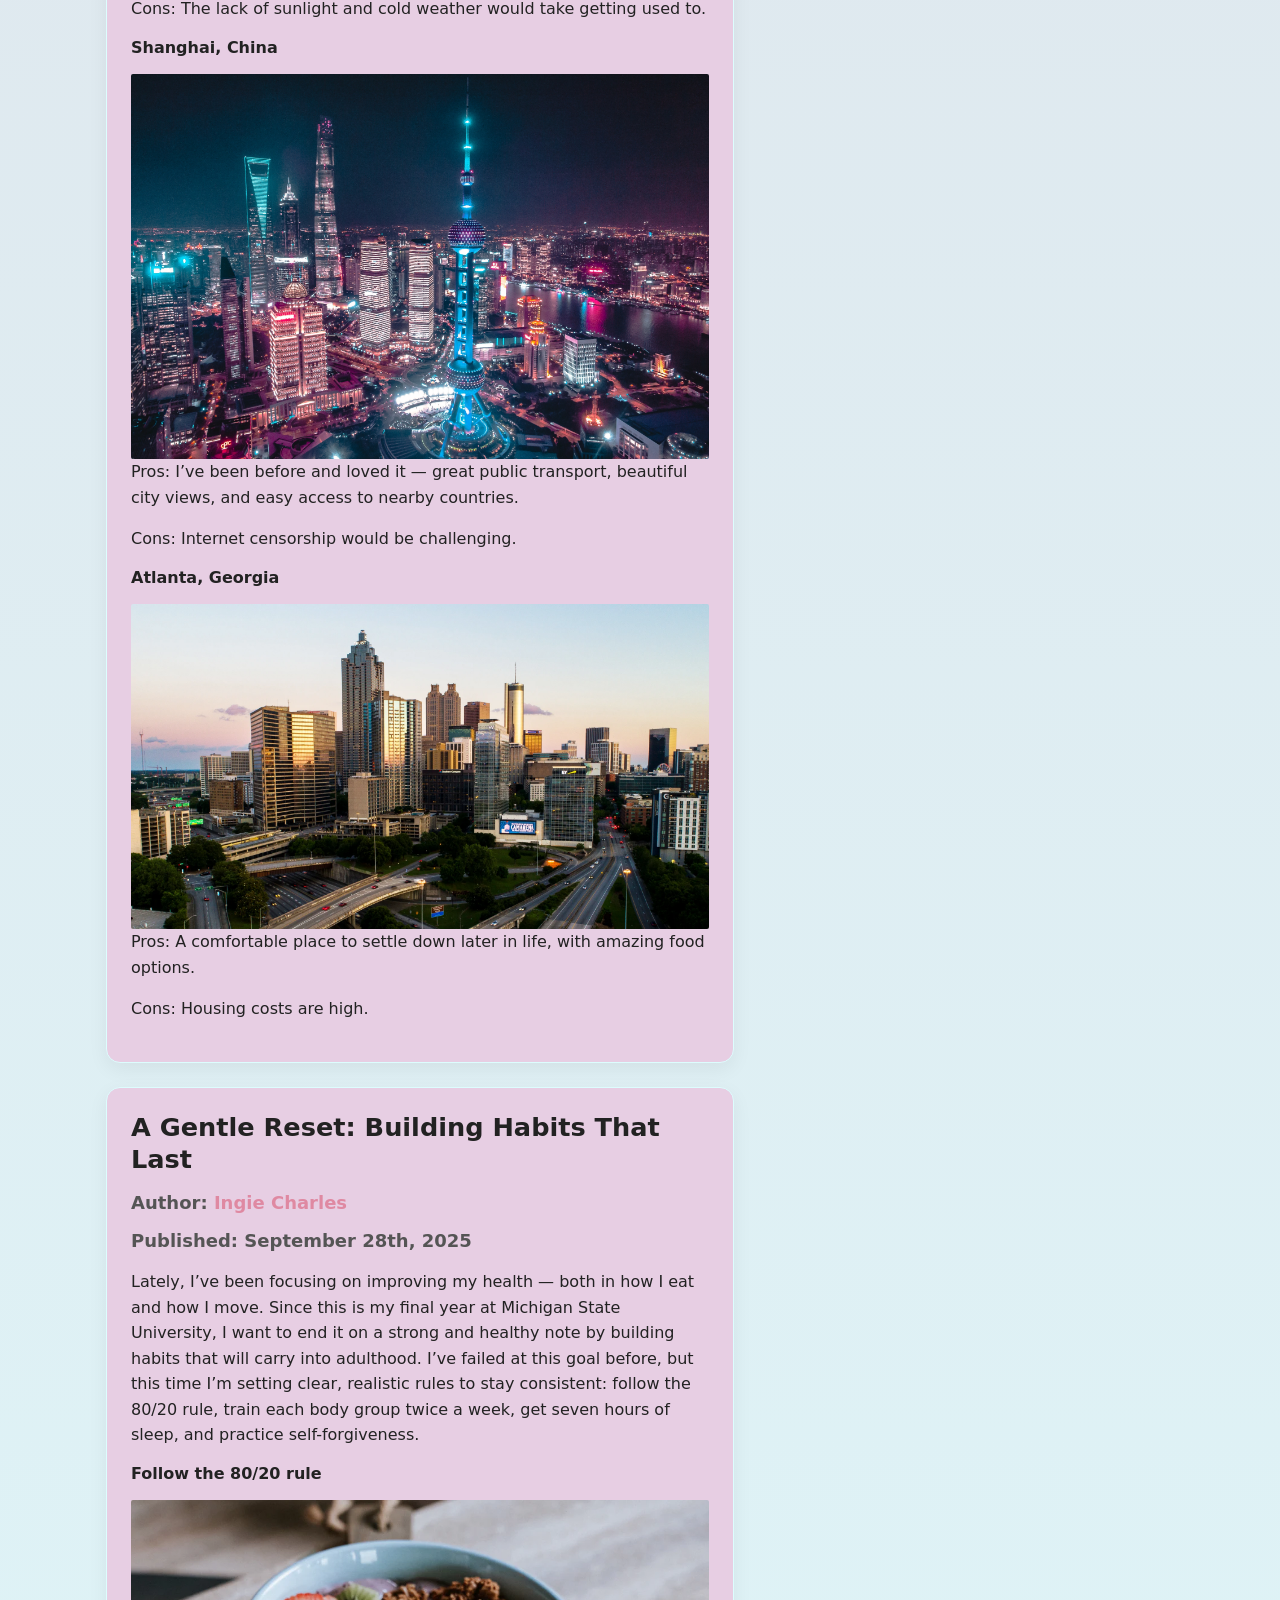
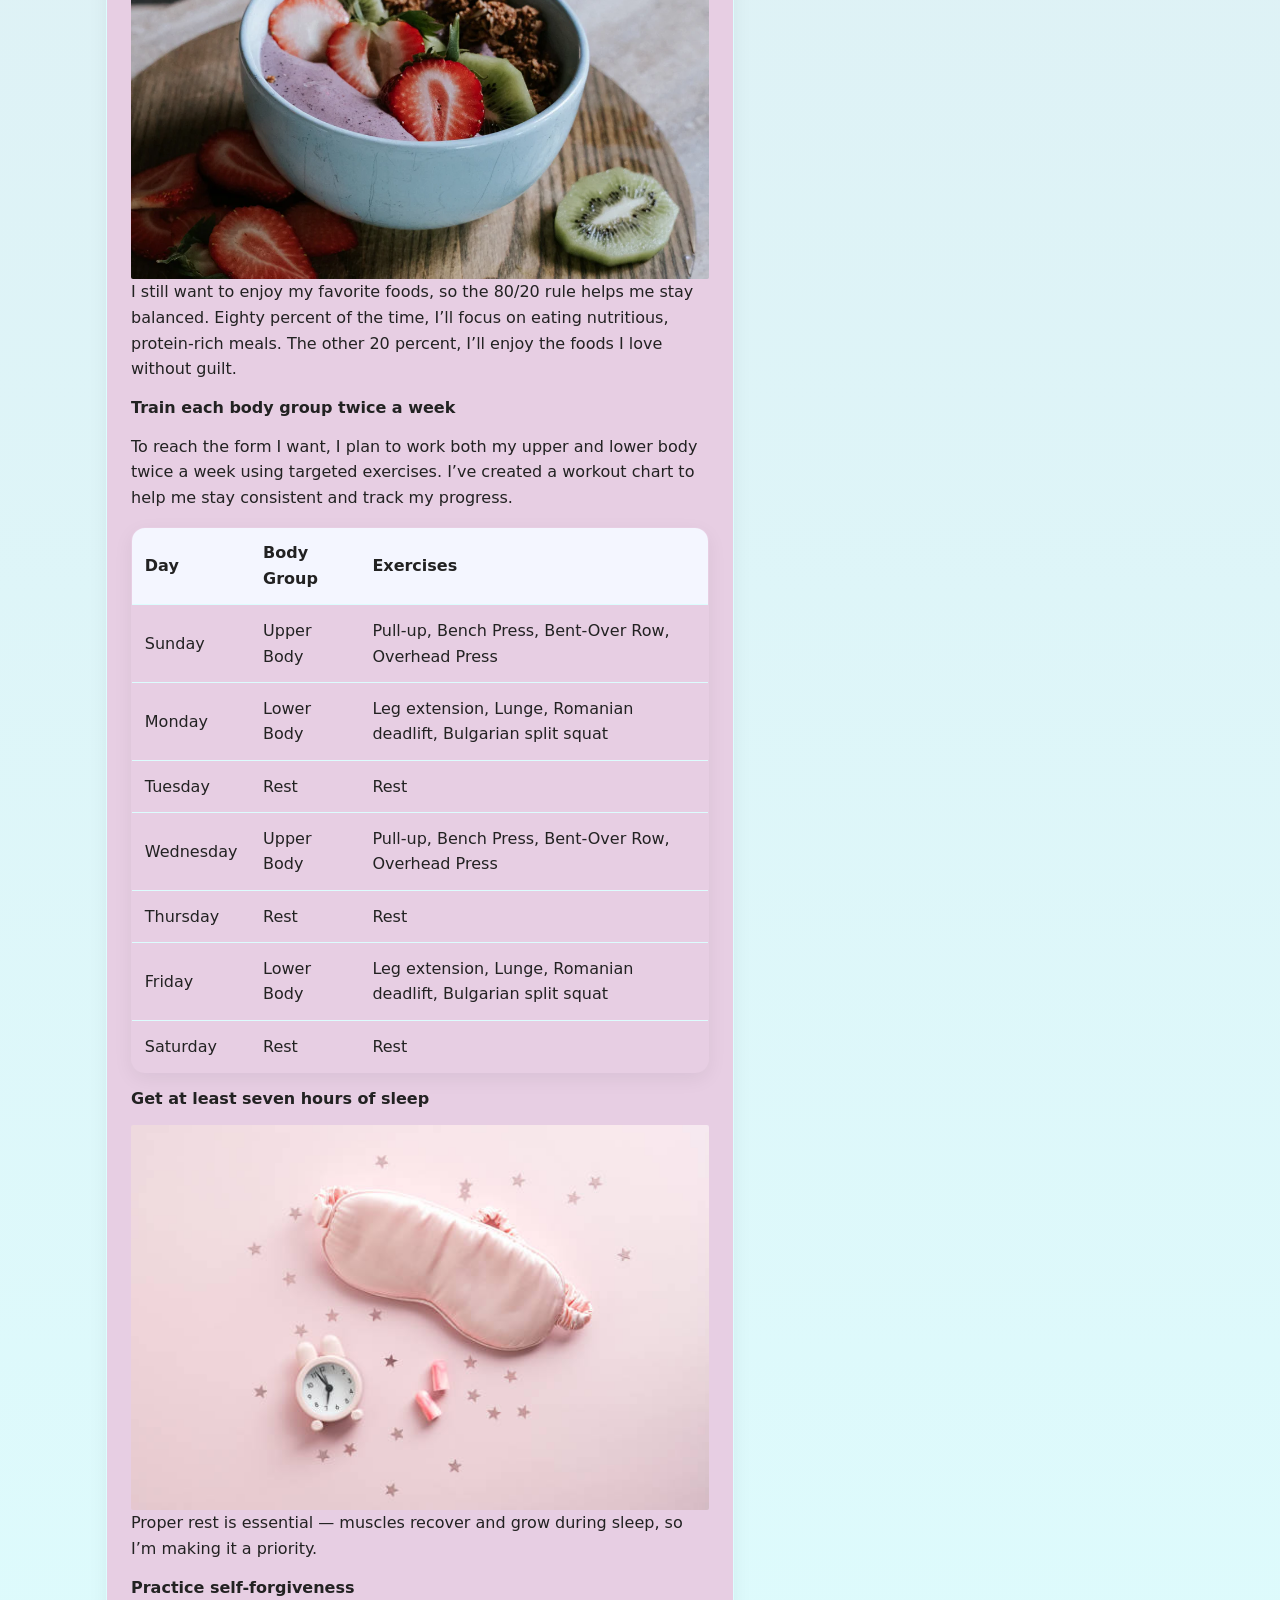
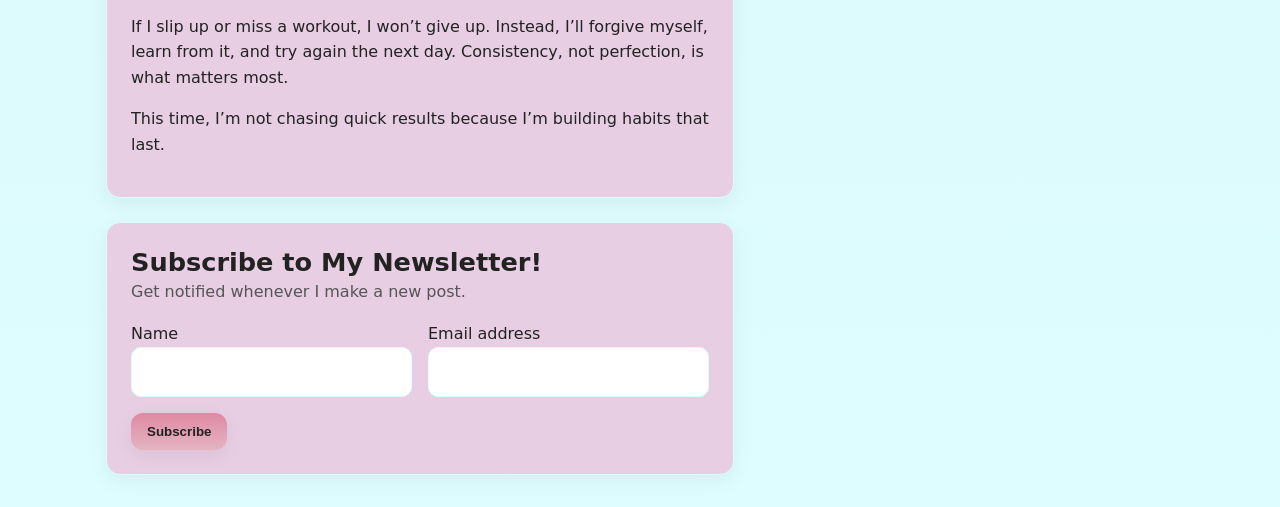
==== commit da6a1402: "Added heart gif to sidebar." ====
--- a/index.html
+++ b/index.html
@@ -153,6 +153,7 @@
     <aside class="sidebar">
       <div class="panel">
         <h3 class="m-0">Meet Ingie!</h3>
+        <img src="Heart gif.gif" alt="Sleeping mask">
         <p class="text-muted">Twenty-three year old student with big dreams.</p>
         <p class="mb-0"><a href="about.html">Read more →</a></p>
       </div>
--- a/style.css
+++ b/style.css
@@ -180,7 +180,7 @@
 .post img {
   width: 100%;
   height: auto;
-  border-radius: 10px;
+  border-radius: 2px;
   display: block;
 }
 
@@ -303,4 +303,7 @@
   img {
   width: 100%;
   }
+
+ 
+
 }
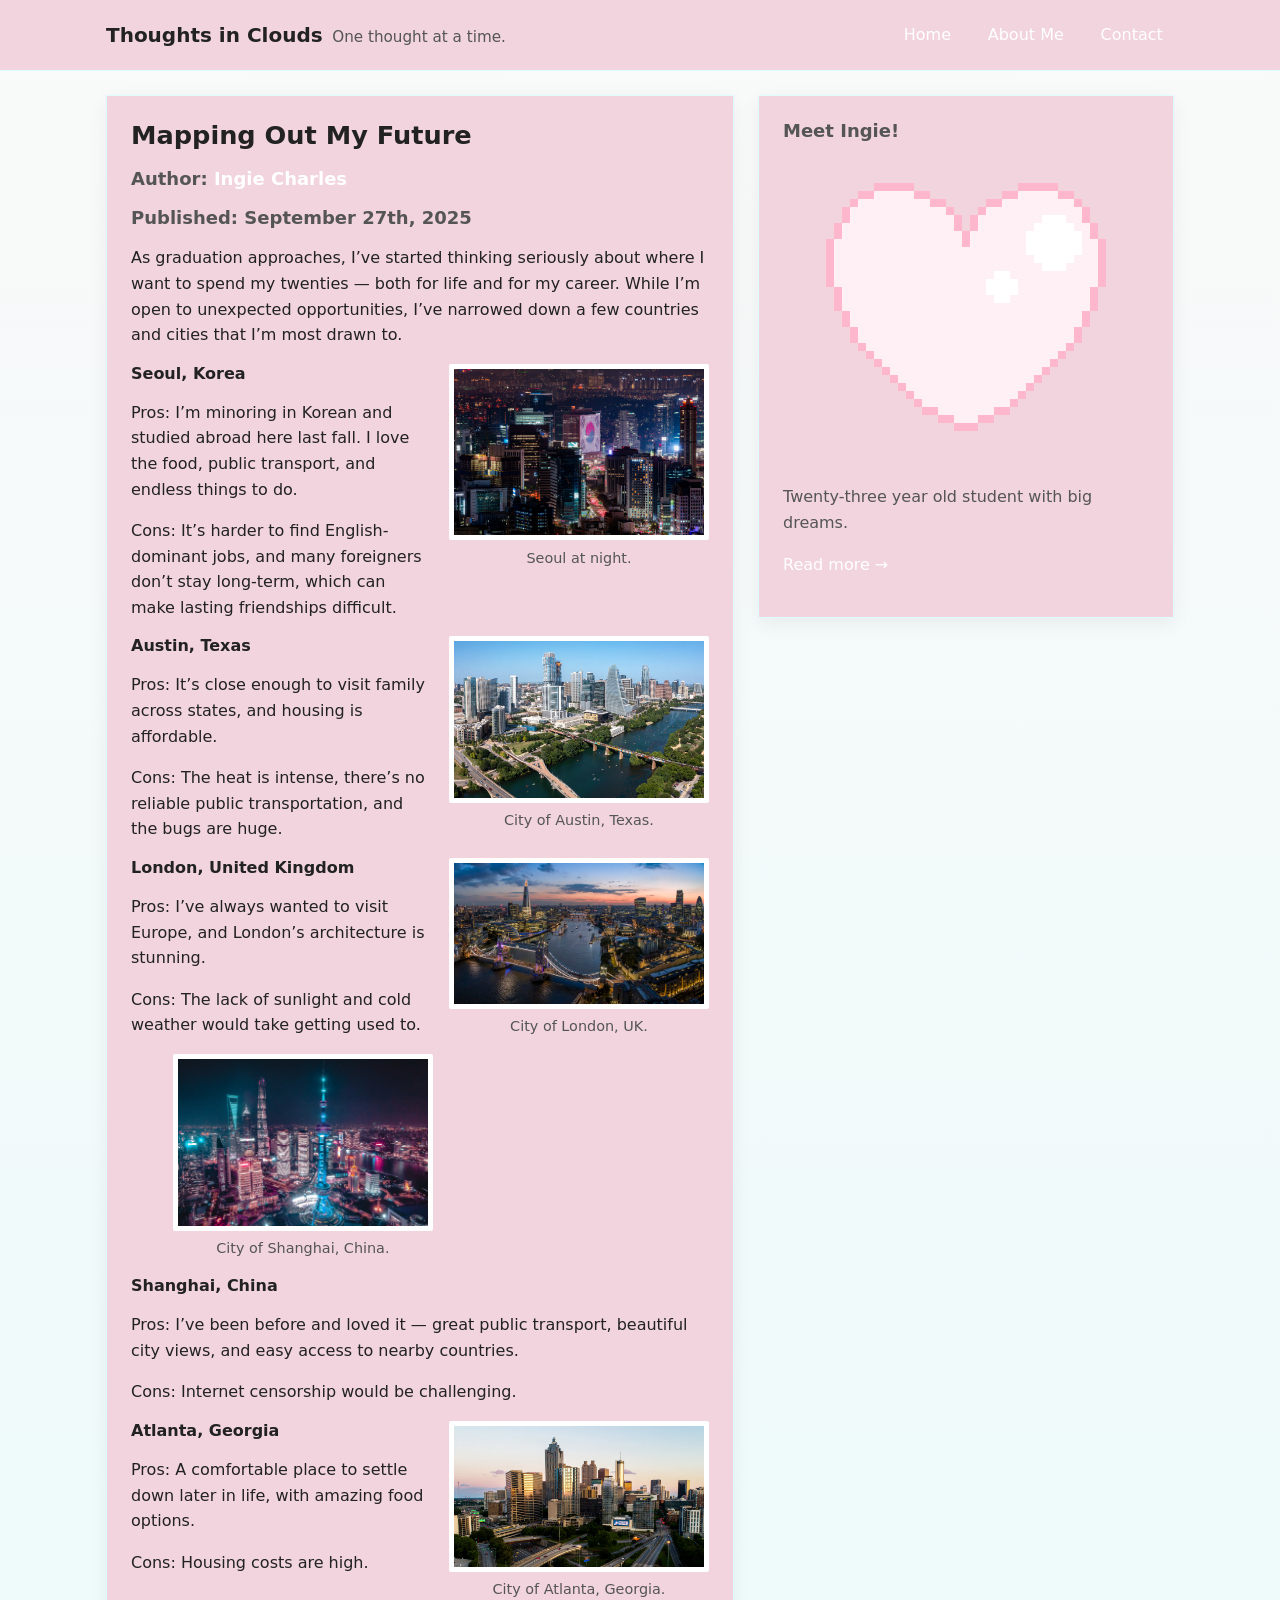
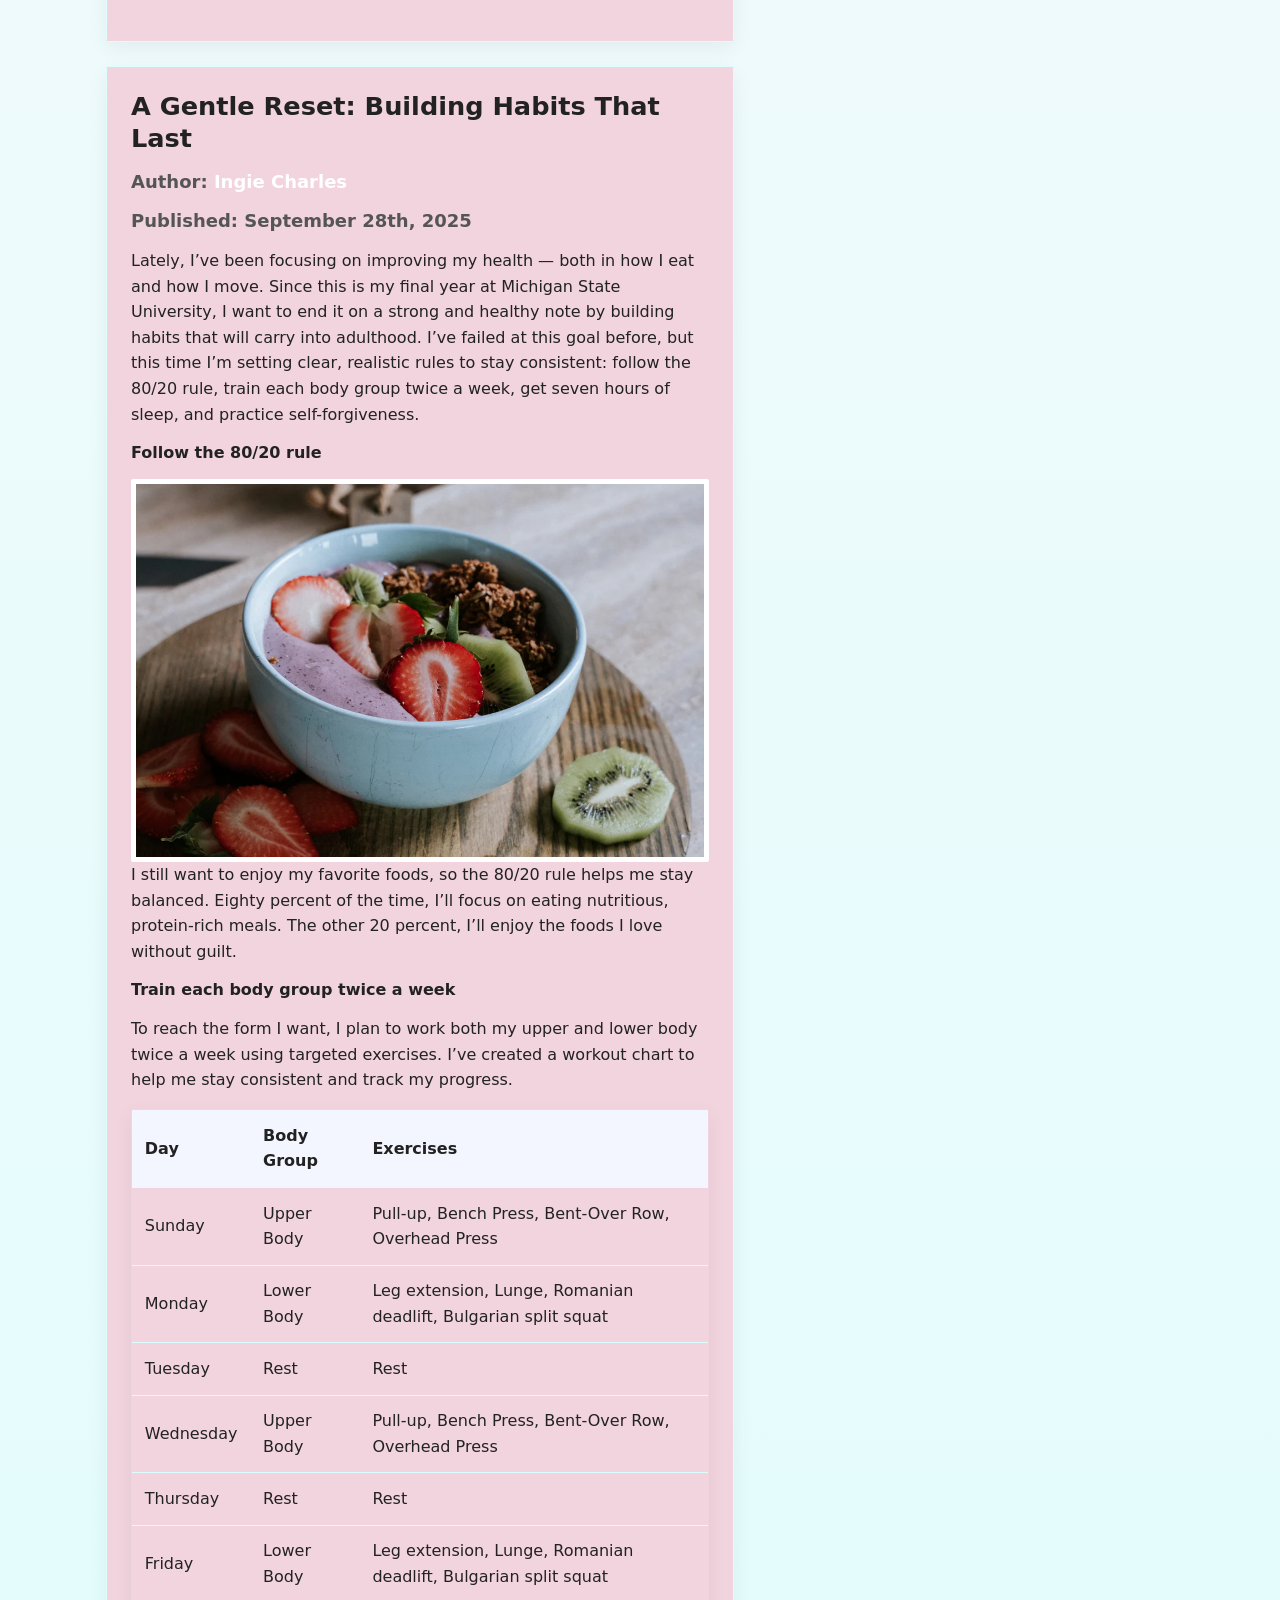
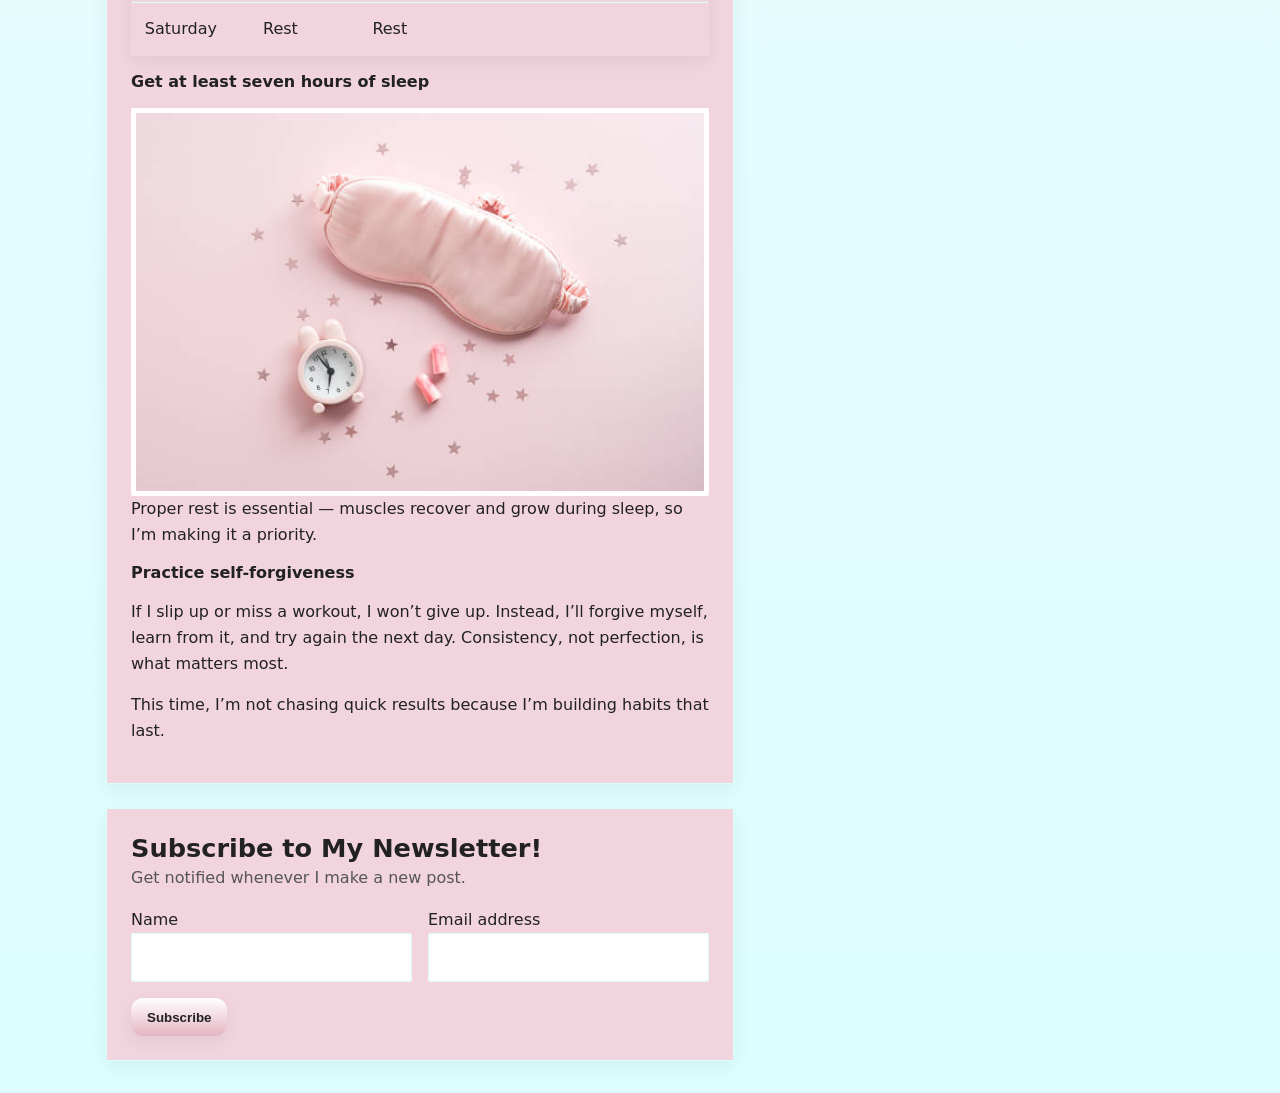
==== commit 5ed3d8b3: "Changed photo position." ====
--- a/index.html
+++ b/index.html
@@ -43,23 +43,39 @@
         <p>Pros: I’m minoring in Korean and studied abroad here last fall. I love the food, public transport, and endless things to do.</p>
         <p>Cons: It’s harder to find English-dominant jobs, and many foreigners don’t stay long-term, which can make lasting friendships difficult.</p>
 
+        <figure class="float-right">
+          <img src="Austin photo.webp" alt="City of Austin, Texas">
+          <figcaption>City of Austin, Texas.</figcaption>
+        </figure>
+
         <h4>Austin, Texas</h4>
-        <img src="Austin photo.webp" alt="City of Austin, Texas">
         <p>Pros: It’s close enough to visit family across states, and housing is affordable.</p>
         <p>Cons: The heat is intense, there’s no reliable public transportation, and the bugs are huge.</p>
 
+        <figure class="float-right">
+          <img src="London photo.jpeg" alt="City of London, UK">
+          <figcaption>City of London, UK.</figcaption>
+        </figure>
+
         <h4>London, United Kingdom</h4>
-        <img src="London photo.jpeg" alt="City of London, UK">
         <p>Pros: I’ve always wanted to visit Europe, and London’s architecture is stunning.</p>
         <p>Cons: The lack of sunlight and cold weather would take getting used to.</p>
 
+        <figure class="float-right">
+          <img src="Shanghai photo.jpg" alt="City of Shanghai, China">
+          <figcaption>City of Shanghai, China.</figcaption>
+        </figure>
+
         <h4>Shanghai, China</h4>
-        <img src="Shanghai photo.jpg" alt="City of Shanghai, China">
         <p>Pros: I’ve been before and loved it — great public transport, beautiful city views, and easy access to nearby countries.</p>
         <p>Cons: Internet censorship would be challenging.</p>
 
+        <figure class="float-right">
+          <img src="Atlanta photo.webp" alt="City of Atlanta, Georgia">
+          <figcaption>City of Atlanta, Georgia.</figcaption>
+        </figure>
+
         <h4>Atlanta, Georgia</h4>
-        <img src="Atlanta photo.webp" alt="City of Atlanta, Georgia">
         <p>Pros: A comfortable place to settle down later in life, with amazing food options.</p>
         <p>Cons: Housing costs are high.</p>
       </article>
--- a/style.css
+++ b/style.css
@@ -6,14 +6,14 @@
 }
 
 :root {
-  --bg: #E0E1E9;      /* main background */
-  --panel: #E7CEE3;   /* panels, cards, post boxes */
-  --text: #222;       /* body text */
-  --muted: #555;      /* subtle gray text */
-  --brand:#df89a2;   /* main accent color (buttons, links) */
-  --brand-2: #E4B4C2; /* hover accent */
-  --border: #DDFDFE;  /* soft border lines */
-  --radius: 14px;
+  --bg: #f9f9f9;     
+  --panel: #f1d4de;   
+  --text: #222;       
+  --muted: #555;      
+  --brand:#FFFFFF;   
+  --brand-2: #E4B4C2; 
+  --border: #DDFDFE;  
+  --radius: 2px;
   --space-1: 0.5rem;
   --space-2: 1rem;
   --space-3: 1.5rem;
@@ -72,7 +72,7 @@
   width: 100%;
   padding: 0.7rem 0.9rem;
   border: 1px solid var(--border);
-  border-radius: 10px;
+  border-radius: 2px; /* Changed */
   background: #fff;
   font: inherit;
 }
@@ -90,7 +90,7 @@
   top: 0;
   z-index: 100;
   backdrop-filter: blur(12px);
-  background: rgba(255,255,255,0.75);
+  background: #f1d4de;
   border-bottom: 1px solid var(--border);
 }
 
@@ -182,6 +182,7 @@
   height: auto;
   border-radius: 2px;
   display: block;
+  border: 5px solid #FFFFFF;
 }
 
 /* Figure with floated image + caption */
@@ -300,10 +301,32 @@
     margin: 0 0 var(--space-2) 0;
   }
 
-  img {
-  width: 100%;
-  }
-
- 
+  /* Newly added */
+
+  @media screen and (min-width: 576px) {
+  header {
+    background: #F9DC5C;
+    color: #011936;
+  }
+}
+
+@media screen and (min-width: 768px) {
+  header {
+    background: #C2EABD;
+  }
+}
+
+@media screen and (min-width: 992px) {
+  header {
+    background: #011936;
+    color: #C2EABD;
+  }
+}
+
+@media screen and (min-width: 1200px) {
+  header {
+    background: #465362;
+  }
+}
 
 }
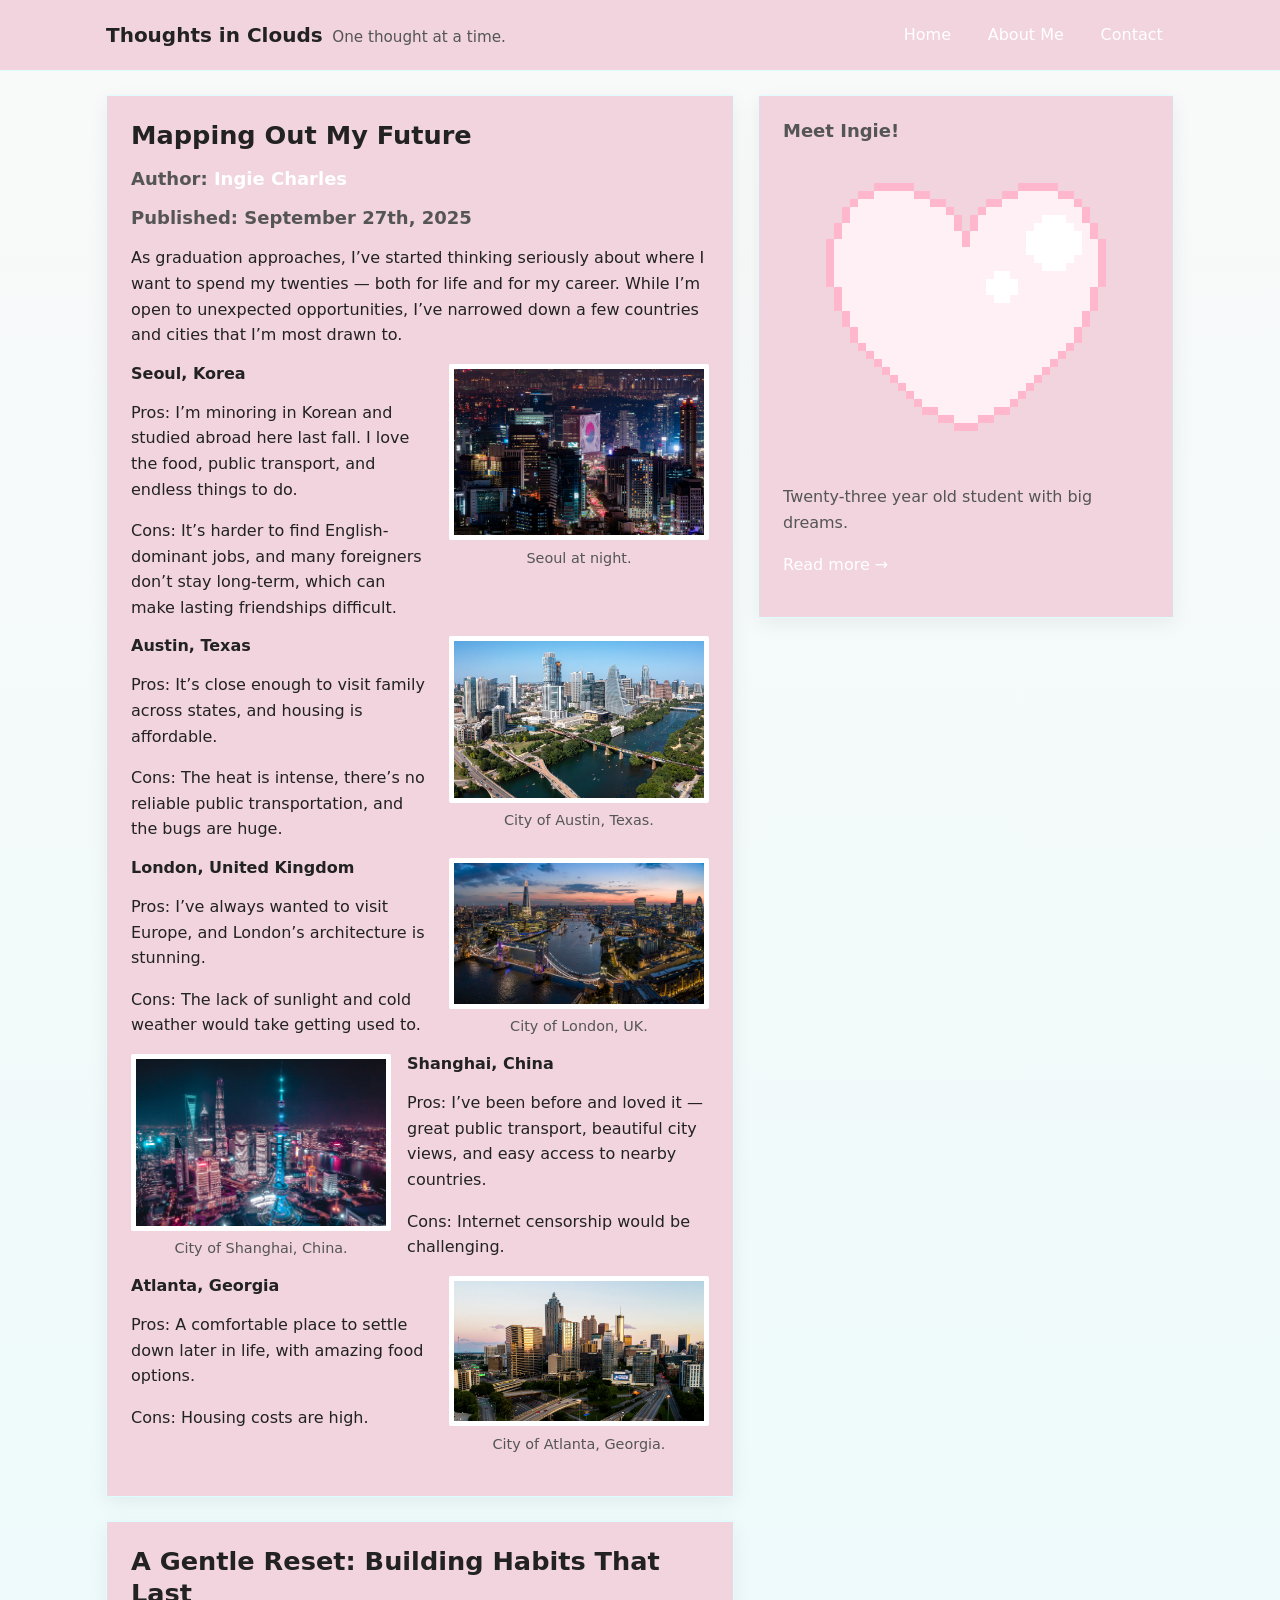
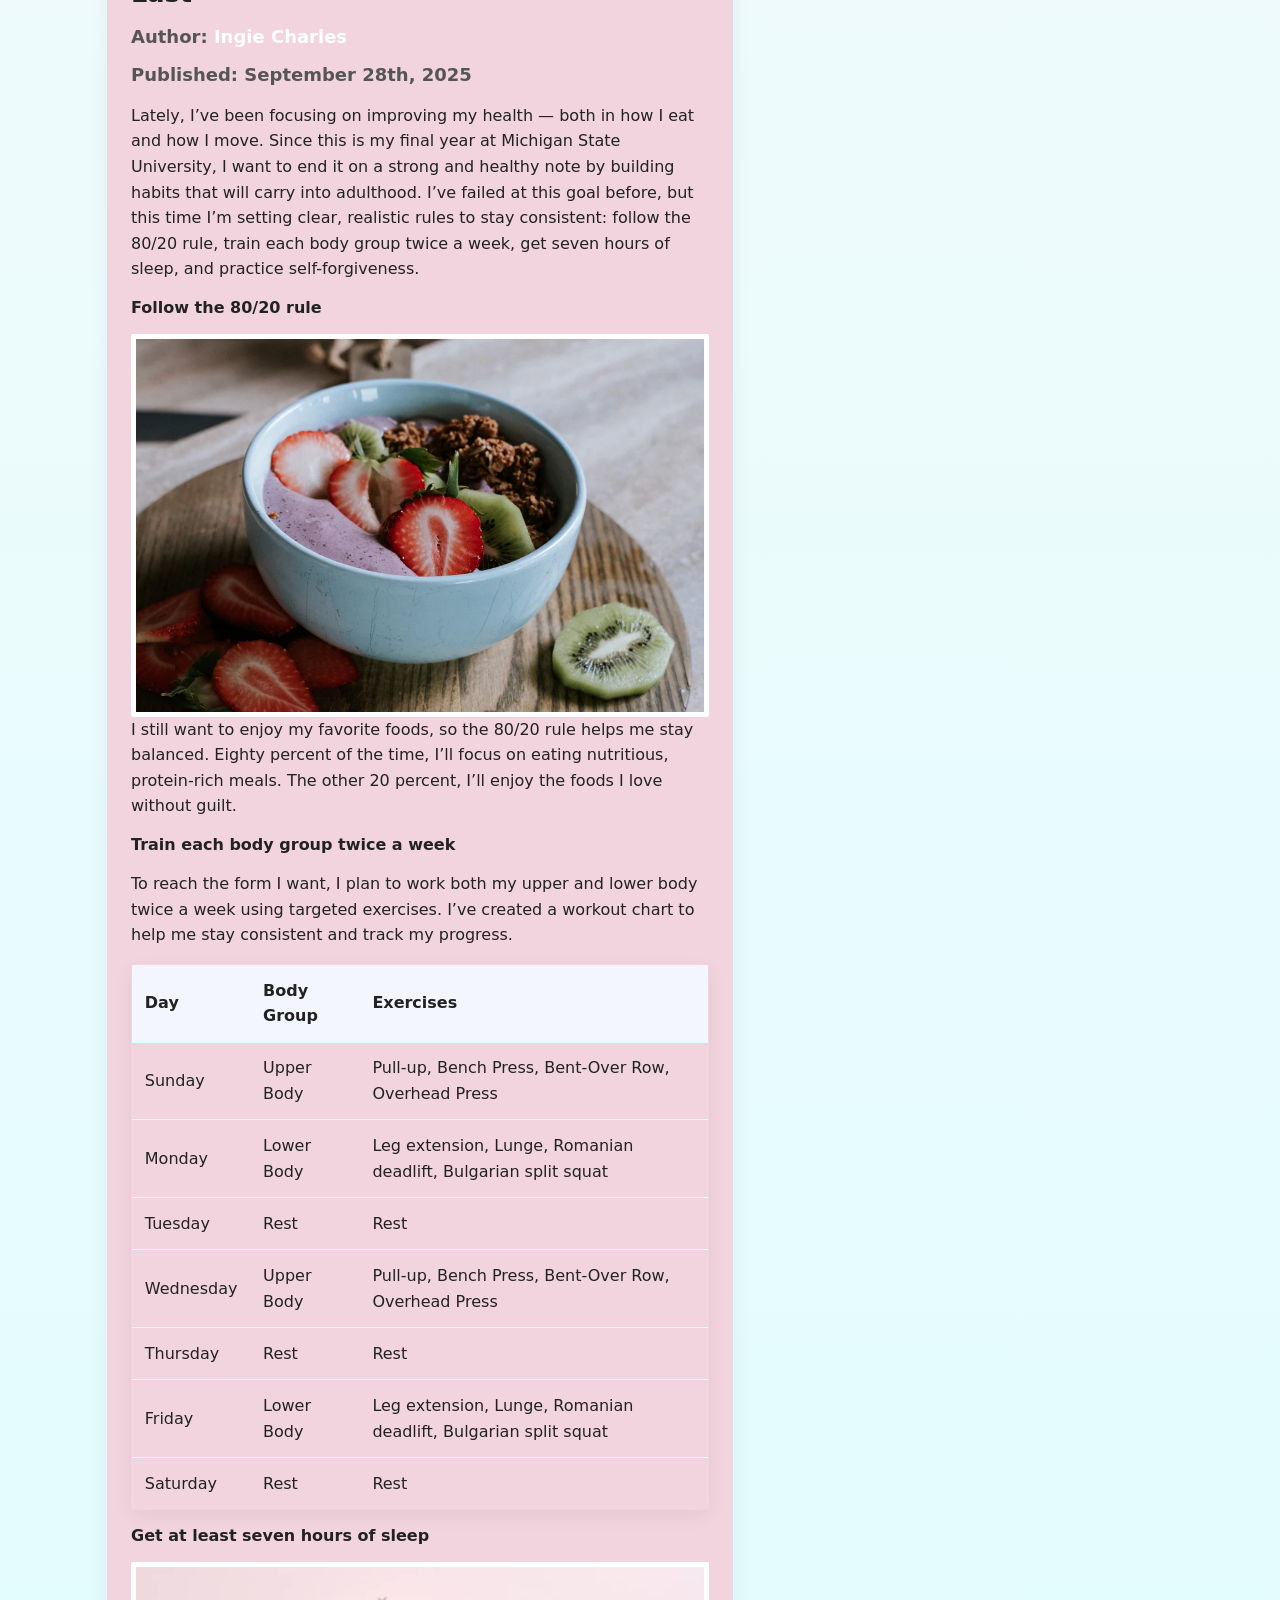
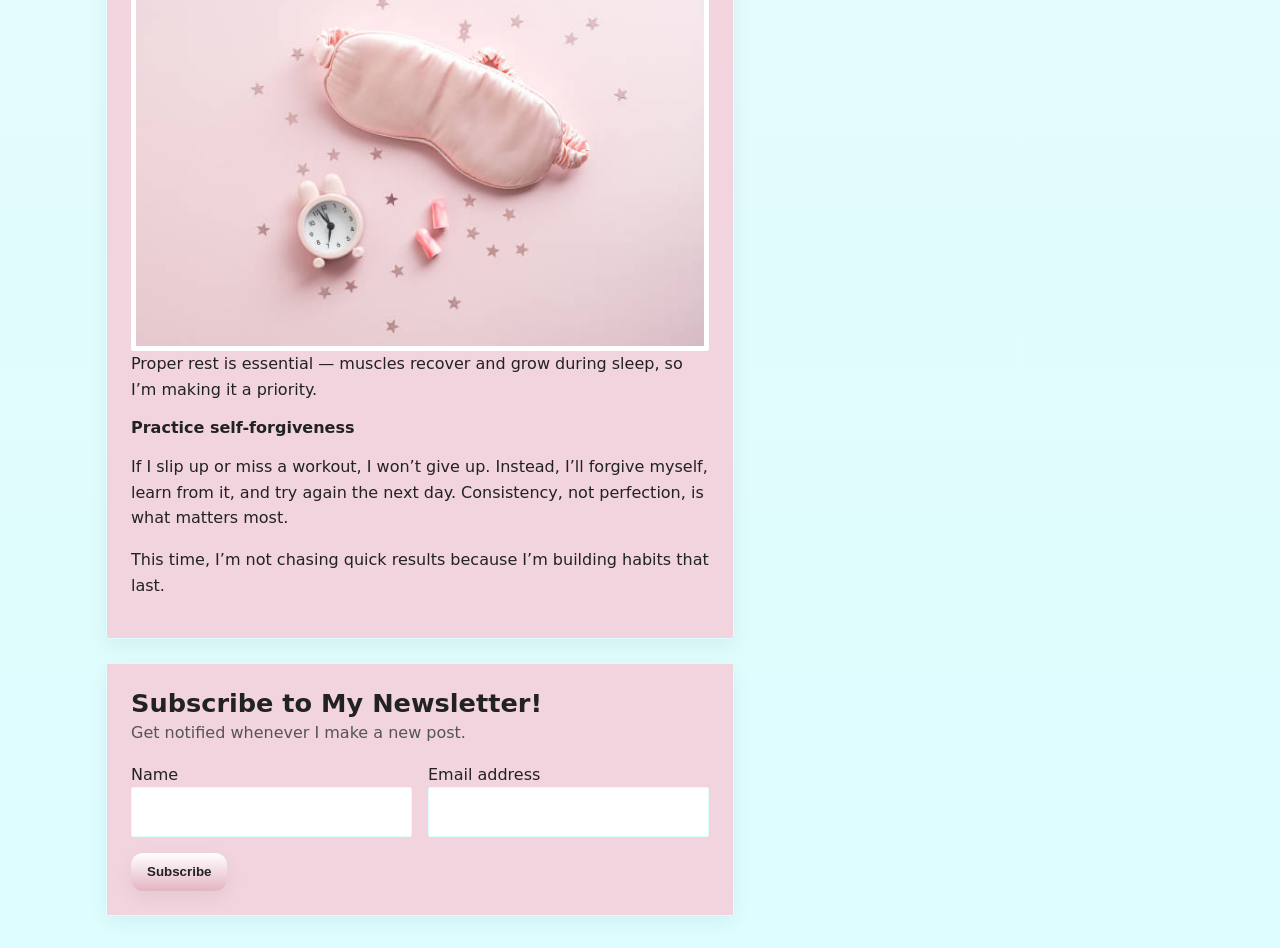
==== commit 49ff4959: "Changed photos position" ====
--- a/index.html
+++ b/index.html
@@ -61,7 +61,7 @@
         <p>Pros: I’ve always wanted to visit Europe, and London’s architecture is stunning.</p>
         <p>Cons: The lack of sunlight and cold weather would take getting used to.</p>
 
-        <figure class="float-right">
+        <figure class="float-left">
           <img src="Shanghai photo.jpg" alt="City of Shanghai, China">
           <figcaption>City of Shanghai, China.</figcaption>
         </figure>
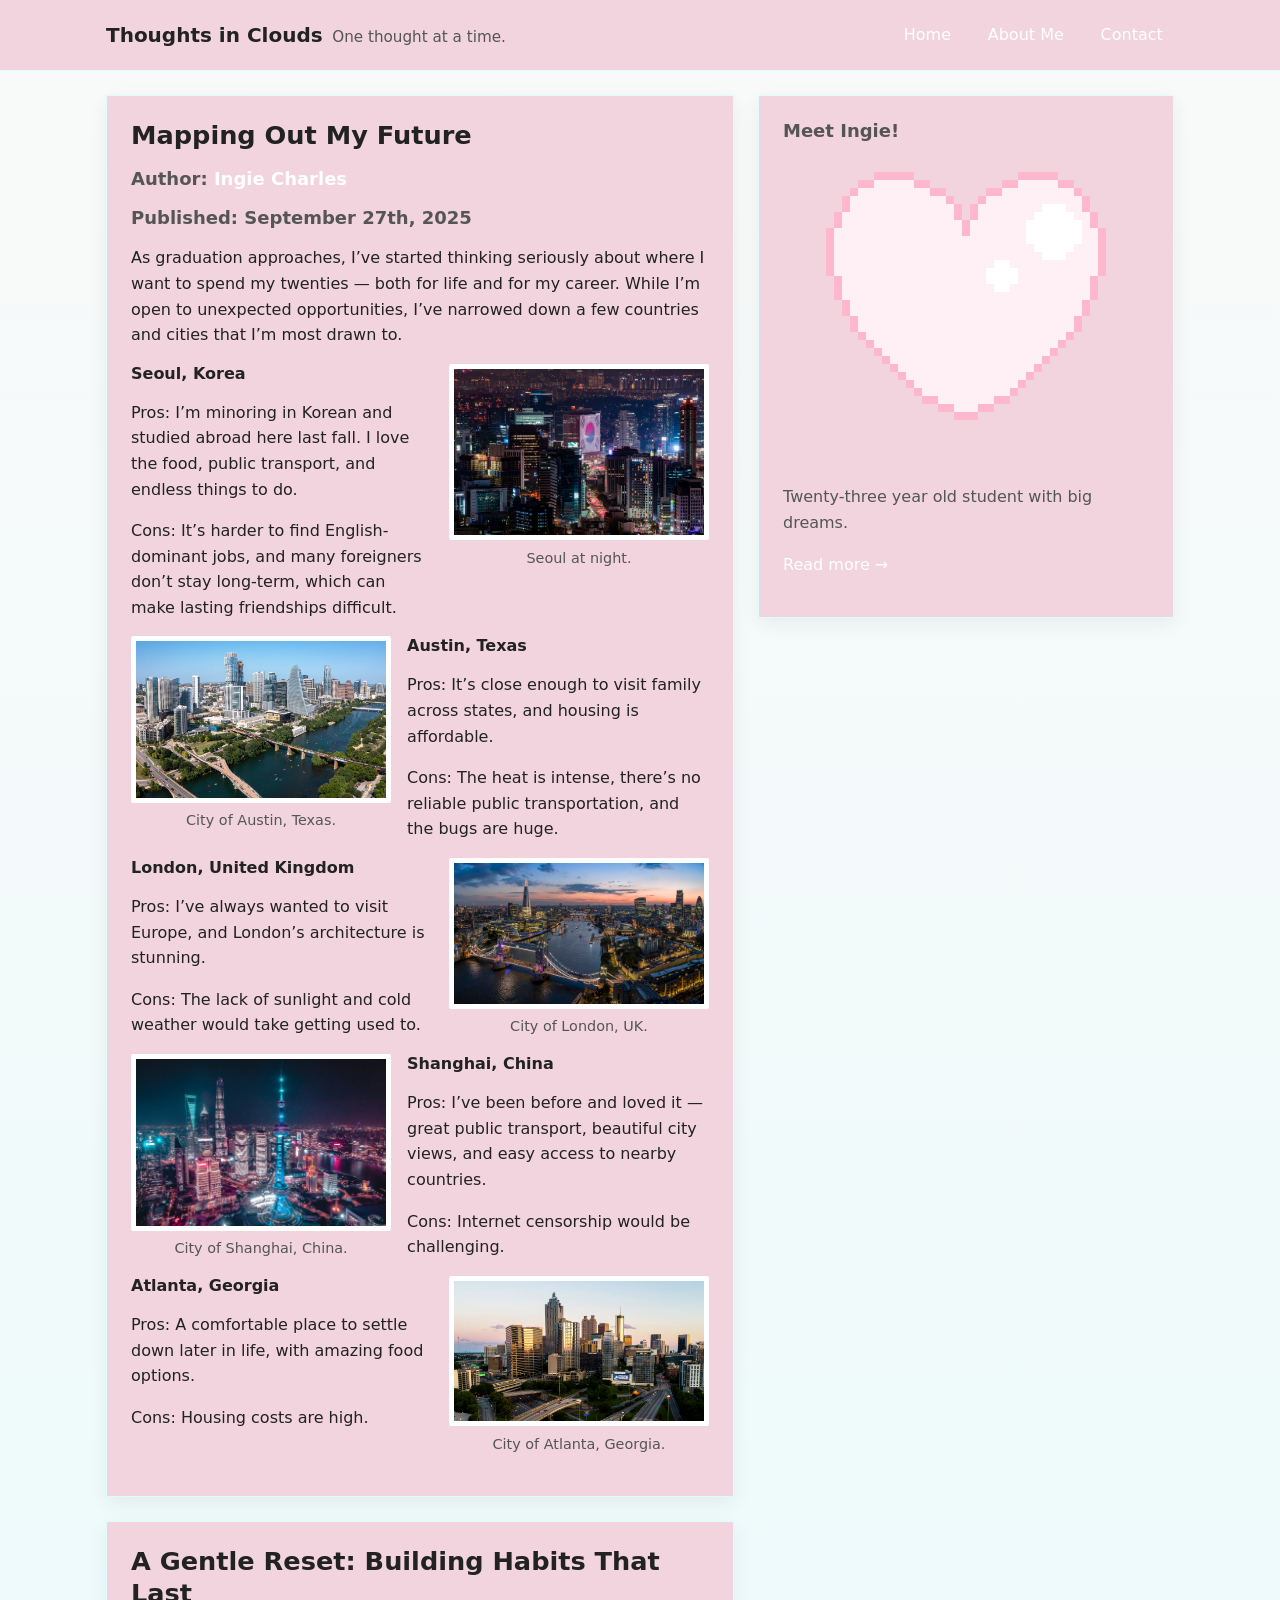
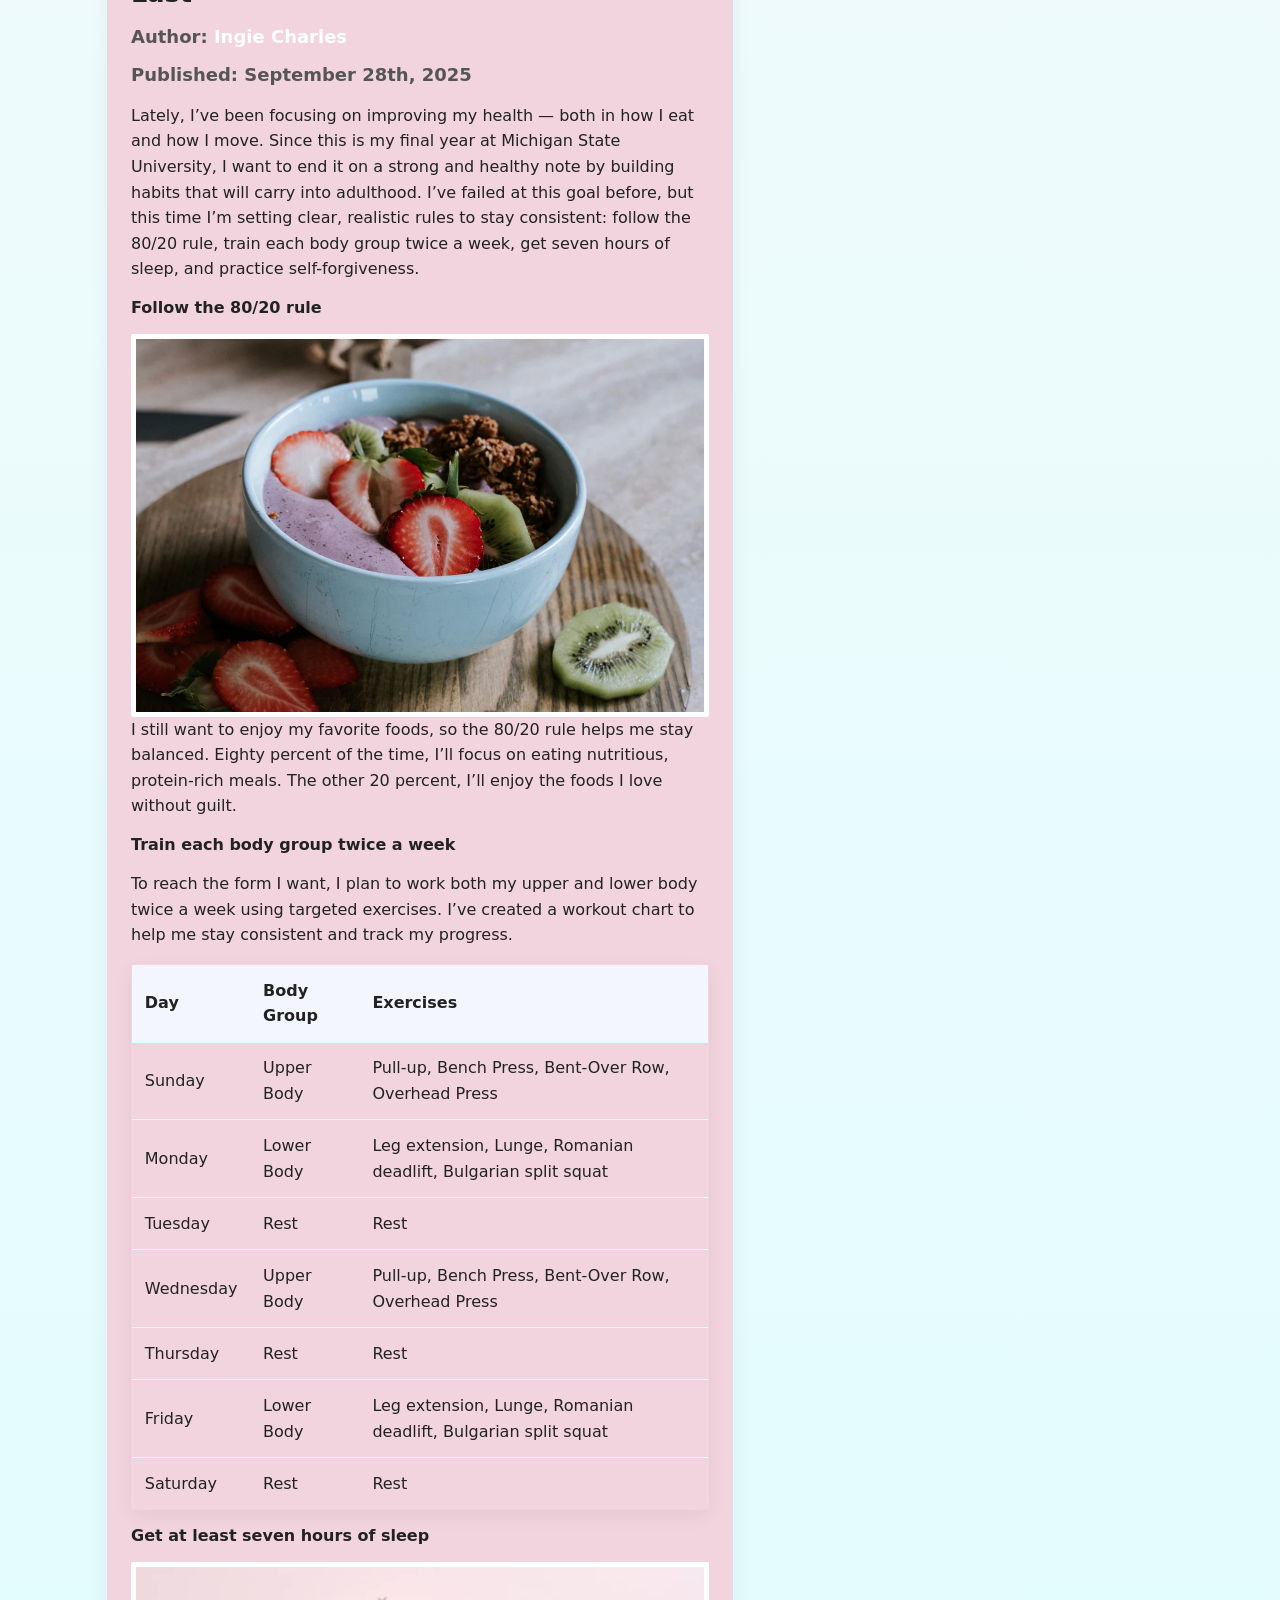
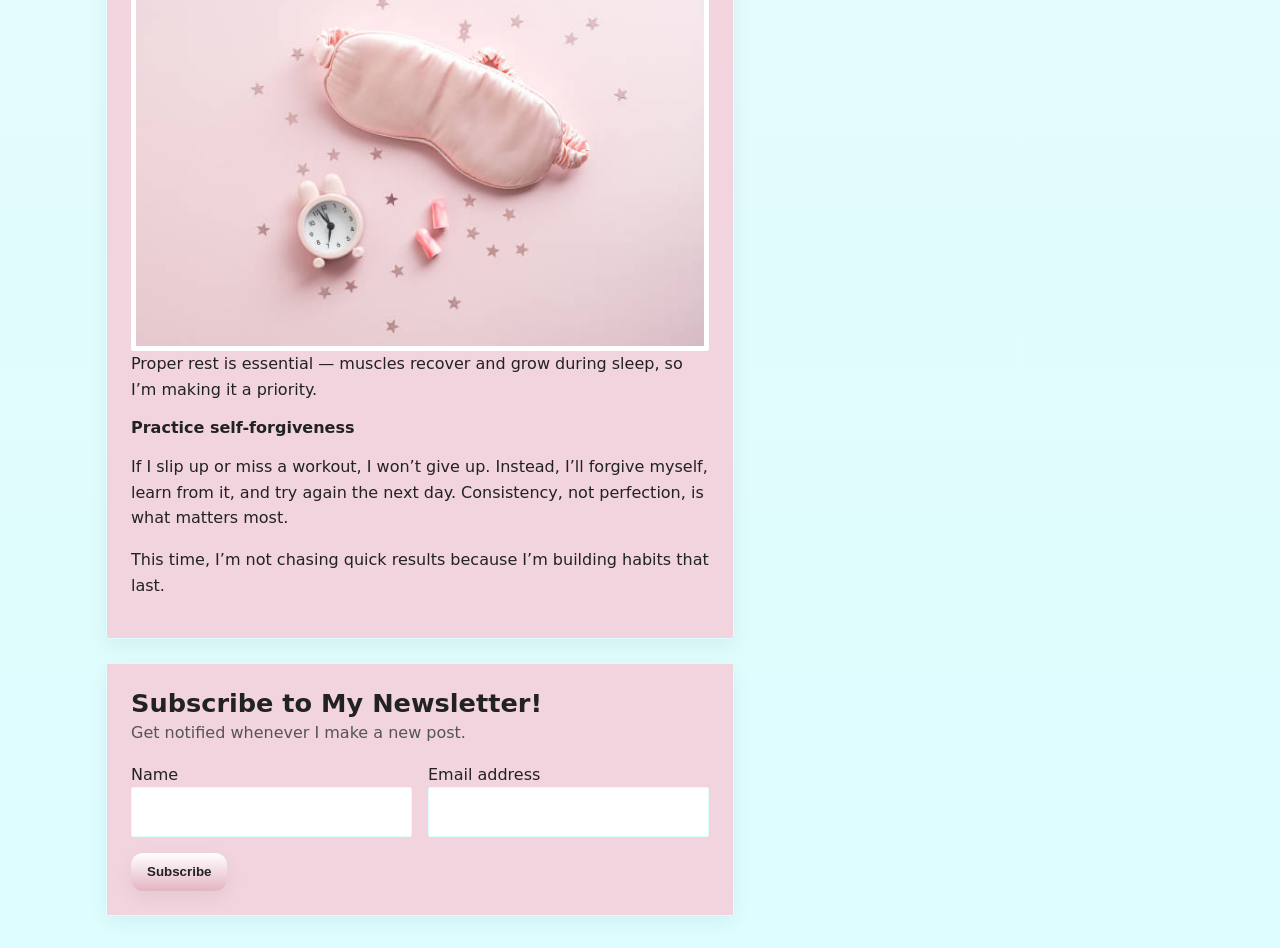
==== commit 2d4ecd8a: "Changed position of photos" ====
--- a/index.html
+++ b/index.html
@@ -43,7 +43,7 @@
         <p>Pros: I’m minoring in Korean and studied abroad here last fall. I love the food, public transport, and endless things to do.</p>
         <p>Cons: It’s harder to find English-dominant jobs, and many foreigners don’t stay long-term, which can make lasting friendships difficult.</p>
 
-        <figure class="float-right">
+        <figure class="float-left">
           <img src="Austin photo.webp" alt="City of Austin, Texas">
           <figcaption>City of Austin, Texas.</figcaption>
         </figure>
